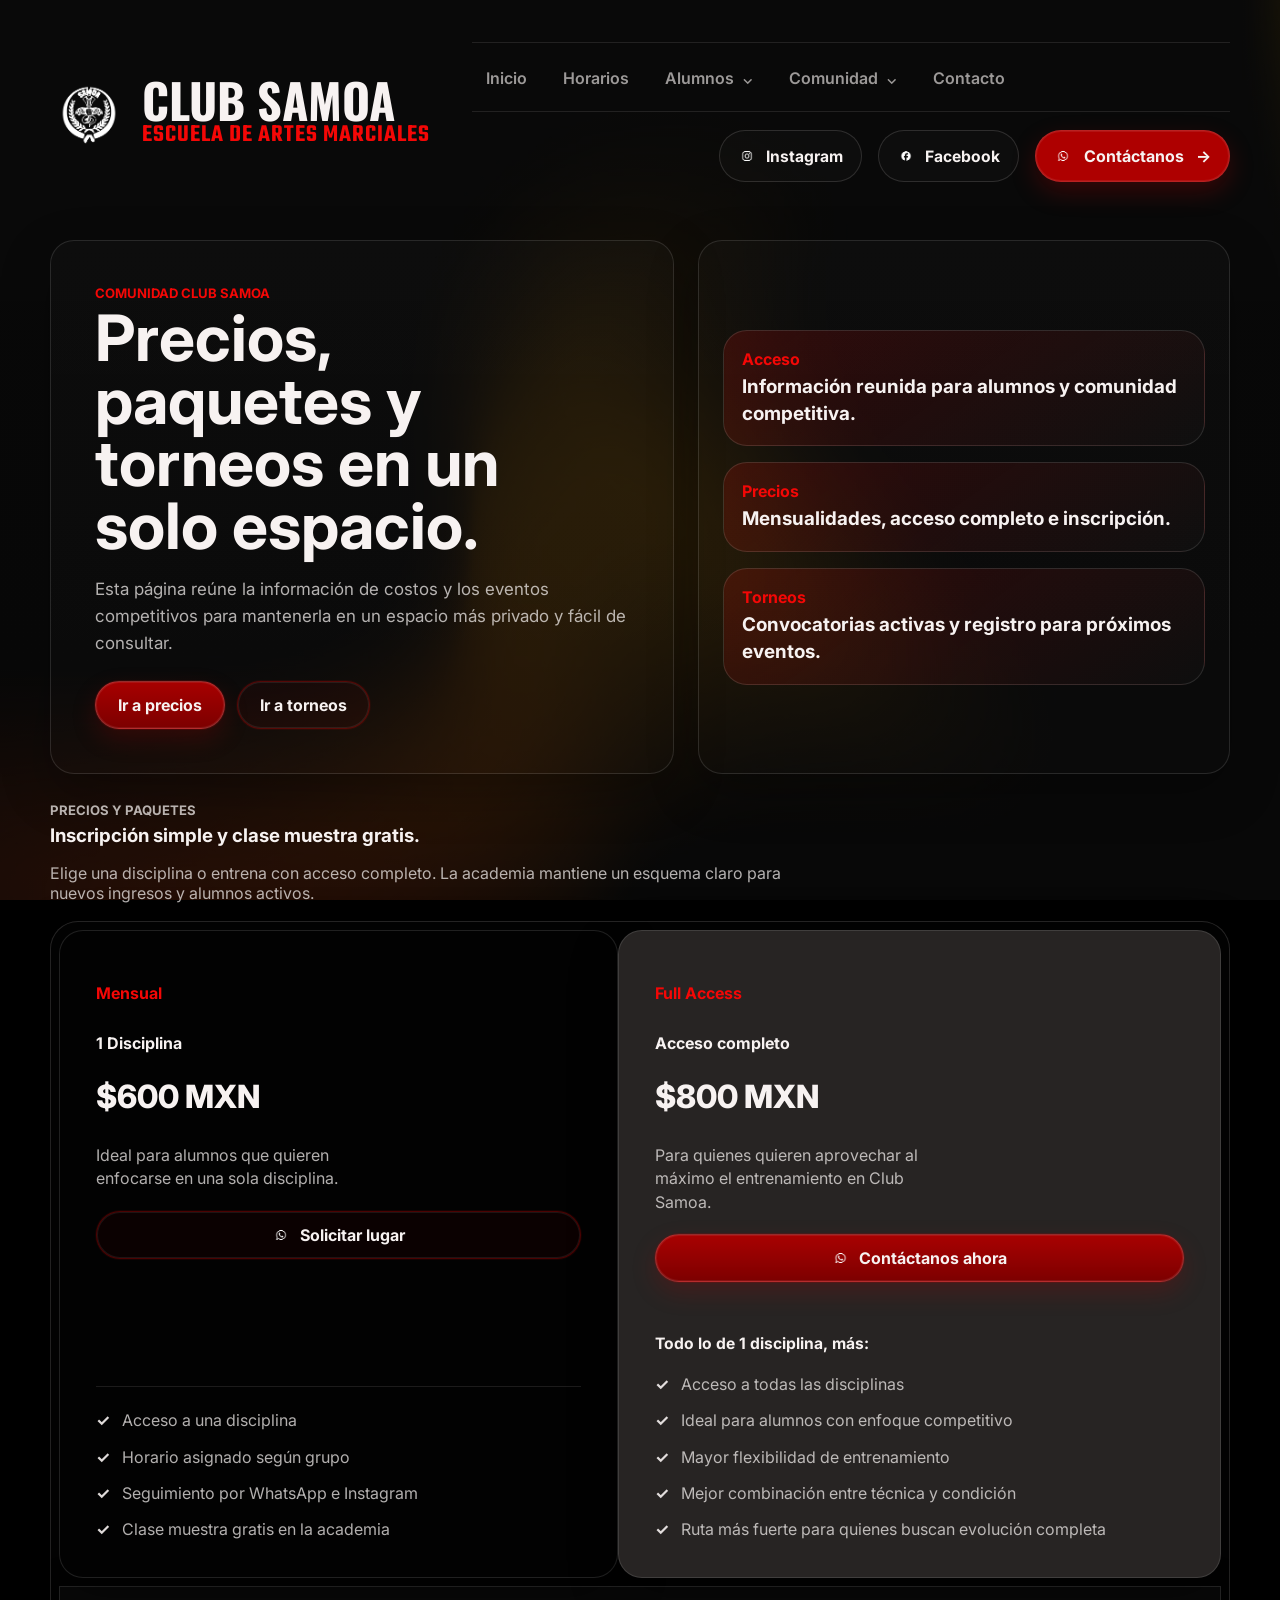
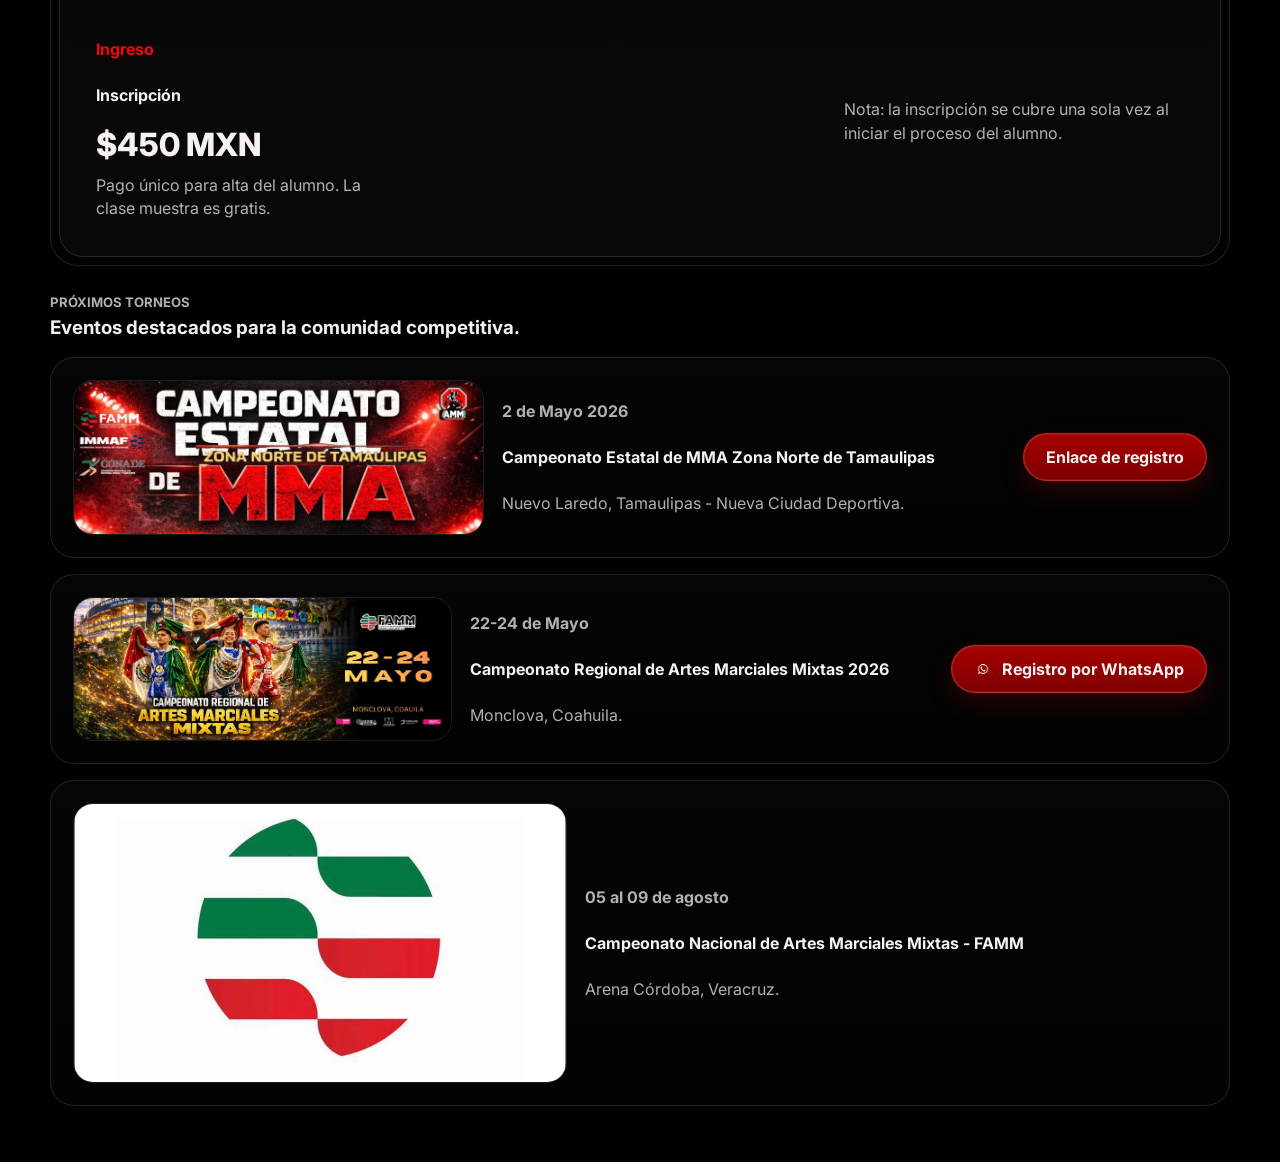
==== community.html @ 44954b82 "changes in style added bjj card in exams added new tournament and edited text" ====
<!DOCTYPE html>
<html lang="es">
  <head>
    <meta charset="UTF-8" />
    <meta name="viewport" content="width=device-width, initial-scale=1.0" />
    <title>Club Samoa | Comunidad</title>
    <meta
      name="description"
      content="Precios, paquetes y torneos de Club Samoa para la comunidad de alumnos y competidores."
    />
    <link rel="preconnect" href="https://fonts.googleapis.com" />
    <link rel="preconnect" href="https://fonts.gstatic.com" crossorigin />
    <link
      href="https://fonts.googleapis.com/css2?family=Inter:wght@400;500;600;700;800&family=Oswald:wght@600;700&family=Teko:wght@500;600&display=swap"
      rel="stylesheet"
    />
    <link rel="icon" type="image/png" href="./images/logo-black.png" />
    <link rel="apple-touch-icon" href="./images/logo-black.png" />
    <link rel="stylesheet" href="./styles.css" />
  </head>
  <body>
    <div class="page-shell">
      <header class="site-header">
        <div class="brand-lockup">
          <img class="brand-logo" src="./images/logo-white.png" alt="Logo de Club Samoa" />
          <div class="brand-wordmark">
            <h1 class="brand-title">CLUB SAMOA</h1>
            <p class="brand-subtitle">ESCUELA DE ARTES MARCIALES</p>
          </div>
        </div>
        <div class="header-right">
          <nav class="site-nav" aria-label="Principal">
            <a href="./index.html">Inicio</a>
            <a href="./index.html#horarios">Horarios</a>
            <div class="nav-dropdown">
              <button
                class="nav-dropdown-toggle"
                type="button"
                aria-expanded="false"
                aria-controls="students-menu"
              >
                Alumnos <span class="dropdown-caret" aria-hidden="true">⌄</span>
              </button>
              <div class="nav-dropdown-menu" id="students-menu" hidden>
                <a href="./students.html">Portal de alumnos</a>
                <a href="./students.html#uniformes">Uniformes</a>
                <a href="./students.html#examenes">Exámenes</a>
              </div>
            </div>
            <div class="nav-dropdown">
              <button
                class="nav-dropdown-toggle"
                type="button"
                aria-expanded="false"
                aria-controls="community-menu"
              >
                Comunidad <span class="dropdown-caret" aria-hidden="true">⌄</span>
              </button>
              <div class="nav-dropdown-menu" id="community-menu" hidden>
                <a href="./community.html">Precios y torneos</a>
                <a href="./community.html#precios">Precios</a>
                <a href="./community.html#torneos">Torneos</a>
              </div>
            </div>
            <a href="./index.html#contacto">Contacto</a>
          </nav>
          <div class="header-actions">
            <a
              class="header-social"
              href="https://www.instagram.com/club.samoa/"
              target="_blank"
              rel="noreferrer"
              ><img class="social-icon" src="./icon-instagram.png" alt="" aria-hidden="true" />Instagram</a
            >
            <a
              class="header-social"
              href="https://www.facebook.com/profile.php?id=100064137453524&locale=es_LA"
              target="_blank"
              rel="noreferrer"
              ><img class="social-icon" src="./icon-facebook.png" alt="" aria-hidden="true" />Facebook</a
            >
            <a
              class="header-cta"
              href="https://wa.me/528333110858"
              target="_blank"
              rel="noreferrer"
              ><img class="social-icon" src="./icon-whatsapp.png" alt="" aria-hidden="true" />Contáctanos <span aria-hidden="true">→</span></a
            >
          </div>
        </div>
      </header>

      <main>
        <section class="hero hero-students">
          <div class="hero-copy">
            <p class="eyebrow">Comunidad Club Samoa</p>
            <h2>Precios, paquetes y torneos en un solo espacio.</h2>
            <p class="hero-text">
              Esta página reúne la información de costos y los eventos competitivos
              para mantenerla en un espacio más privado y fácil de consultar.
            </p>
            <div class="hero-actions">
              <a class="button button-primary button-text-only" href="#precios">Ir a precios</a>
              <a class="button button-secondary button-text-only" href="#torneos">Ir a torneos</a>
            </div>
          </div>
          <div class="hero-panel">
            <div class="hero-stat">
              <span class="stat-label">Acceso</span>
              <strong>Información reunida para alumnos y comunidad competitiva.</strong>
            </div>
            <div class="hero-stat">
              <span class="stat-label">Precios</span>
              <strong>Mensualidades, acceso completo e inscripción.</strong>
            </div>
            <div class="hero-stat">
              <span class="stat-label">Torneos</span>
              <strong>Convocatorias activas y registro para próximos eventos.</strong>
            </div>
          </div>
        </section>

        <section class="section-stack" id="precios">
          <div class="section-heading pricing-heading">
            <p class="eyebrow">Precios y Paquetes</p>
            <h3>Inscripción simple y clase muestra gratis.</h3>
            <p>
              Elige una disciplina o entrena con acceso completo. La academia
              mantiene un esquema claro para nuevos ingresos y alumnos activos.
            </p>
          </div>
          <div class="pricing-shell">
            <div class="pricing-grid pricing-grid-compare">
            <article class="pricing-card pricing-card-base">
              <div class="pricing-top">
              <p class="price-tag">Mensual</p>
              <h4>1 Disciplina</h4>
              <p class="price">$600 MXN</p>
              <p class="pricing-description">
                Ideal para alumnos que quieren enfocarse en una sola disciplina.
              </p>
              <a class="button button-secondary pricing-button" href="https://wa.me/528333110858" target="_blank" rel="noreferrer">
                <img class="social-icon" src="./icon-whatsapp.png" alt="" aria-hidden="true" />Solicitar lugar
              </a>
              </div>
              <ul>
                <li><span class="check-mark">✓</span> Acceso a una disciplina</li>
                <li><span class="check-mark">✓</span> Horario asignado según grupo</li>
                <li><span class="check-mark">✓</span> Seguimiento por WhatsApp e Instagram</li>
                <li><span class="check-mark">✓</span> Clase muestra gratis en la academia</li>
              </ul>
            </article>
            <article class="pricing-card pricing-card-highlight">
              <div class="pricing-top">
              <p class="price-tag">Full Access</p>
              <h4>Acceso completo</h4>
              <p class="price">$800 MXN</p>
              <p class="pricing-description">
                Para quienes quieren aprovechar al máximo el entrenamiento en Club Samoa.
              </p>
              <a class="button button-primary pricing-button" href="https://wa.me/528333110858" target="_blank" rel="noreferrer">
                <img class="social-icon" src="./icon-whatsapp.png" alt="" aria-hidden="true" />Contáctanos ahora
              </a>
              </div>
              <div class="pricing-plus">Todo lo de 1 disciplina, más:</div>
              <ul>
                <li><span class="check-mark">✓</span> Acceso a todas las disciplinas</li>
                <li><span class="check-mark">✓</span> Ideal para alumnos con enfoque competitivo</li>
                <li><span class="check-mark">✓</span> Mayor flexibilidad de entrenamiento</li>
                <li><span class="check-mark">✓</span> Mejor combinación entre técnica y condición</li>
                <li><span class="check-mark">✓</span> Ruta más fuerte para quienes buscan evolución completa</li>
              </ul>
            </article>
            </div>
            <article class="pricing-card pricing-card-footer">
              <div class="pricing-footer-copy">
                <p class="price-tag">Ingreso</p>
                <h4>Inscripción</h4>
                <p class="price">$450 MXN</p>
                <p class="pricing-description">
                  Pago único para alta del alumno. La clase muestra es gratis.
                </p>
              </div>
              <p class="pricing-note">
                Nota: la inscripción se cubre una sola vez al iniciar el proceso del alumno.
              </p>
            </article>
          </div>
        </section>

        <section class="section-stack" id="torneos">
          <div class="section-heading">
            <p class="eyebrow">Próximos torneos</p>
            <h3>Eventos destacados para la comunidad competitiva.</h3>
          </div>
          <div class="events-list">
            <article class="event-card featured-event-card">
              <img
                class="event-poster"
                src="./images/estatal-znorte2026.jpeg"
                alt="Poster del Campeonato Estatal de MMA Zona Norte de Tamaulipas"
              />
              <div class="event-copy">
                <p class="event-date">2 de Mayo 2026</p>
                <h4>Campeonato Estatal de MMA Zona Norte de Tamaulipas</h4>
                <p>Nuevo Laredo, Tamaulipas - Nueva Ciudad Deportiva.</p>
              </div>
              <a
                class="button button-primary"
                href="https://famm.smoothcomp.com/en/event/31781"
                target="_blank"
                rel="noreferrer"
              >
                Enlace de registro
              </a>
            </article>
            <article class="event-card featured-event-card">
              <img
                class="event-poster"
                src="./images/regional2026.jpg"
                alt="Poster del Campeonato Regional de Artes Marciales Mixtas 2026"
              />
              <div class="event-copy">
                <p class="event-date">22-24 de Mayo</p>
                <h4>Campeonato Regional de Artes Marciales Mixtas 2026</h4>
                <p>Monclova, Coahuila.</p>
              </div>
              <a
                class="button button-primary"
                href="https://wa.me/528333110858"
                target="_blank"
                rel="noreferrer"
              >
                <img class="social-icon" src="./icon-whatsapp.png" alt="" aria-hidden="true" />Registro por WhatsApp
              </a>
            </article>
            <article class="event-card featured-event-card">
              <img
                class="event-poster"
                src="./images/famm%20logo.jpg"
                alt="Logo de la Federación de Artes Marciales Mixtas (FAMM)"
              />
              <div class="event-copy">
                <p class="event-date">05 al 09 de agosto</p>
                <h4>Campeonato Nacional de Artes Marciales Mixtas - FAMM</h4>
                <p>Arena Córdoba, Veracruz.</p>
              </div>
            </article>
          </div>
        </section>
      </main>
    </div>

    <script src="./script.js"></script>
  </body>
</html>
---- styles.css ----
:root {
  --bg: #0c0907;
  --bg-soft: #17110f;
  --panel: #13100e;
  --line: rgba(247, 242, 241, 0.12);
  --text: #f7f2f1;
  --muted: rgba(247, 242, 241, 0.72);
  --brand: #f40706;
  --brand-deep: #a10405;
  --button-red: #ae0000;
  --button-red-deep: #7f0000;
  --surface: #f7f2f1;
  --surface-text: #0c0907;
  --shadow: 0 18px 50px rgba(0, 0, 0, 0.28);
}

* {
  box-sizing: border-box;
}

[hidden] {
  display: none !important;
}

html {
  scroll-behavior: smooth;
}

body {
  margin: 0;
  font-family: "Inter", sans-serif;
  min-height: 100vh;
  background:
    linear-gradient(180deg, rgba(0, 0, 0, 0.72), rgba(0, 0, 0, 0.84)),
    url("./images/back.jpeg") center top / cover fixed,
    #000000;
  color: var(--text);
}

a {
  color: inherit;
  text-decoration: none;
}

button,
input,
select,
textarea {
  font: inherit;
}

.page-shell {
  width: min(1180px, calc(100% - 32px));
  margin: 0 auto;
  padding: 28px 0 56px;
}

.site-header {
  display: grid;
  grid-template-columns: auto minmax(0, 1fr);
  align-items: center;
  gap: 24px 42px;
  padding: 14px 0 30px;
}

.brand-lockup {
  display: flex;
  align-items: center;
  gap: 14px;
  flex-shrink: 0;
}

.header-right {
  min-width: 0;
  display: grid;
  gap: 18px;
  align-self: center;
}

.brand-logo {
  width: 78px;
  height: 78px;
  object-fit: contain;
  background: transparent;
  border: 0;
  border-radius: 0;
}

.hero-copy h2,
.section-page-title,
.section-heading h3,
.pricing-card h4,
.event-card h4 {
  margin: 0;
}

.section-page-title {
  font-size: clamp(2rem, 4vw, 3rem);
  line-height: 0.96;
  color: var(--surface);
  margin-bottom: 14px;
}

.brand-wordmark {
  display: grid;
  gap: 2px;
}

.brand-subtitle {
  margin: 0;
  color: var(--brand);
  font-family: "Teko", sans-serif;
  font-size: 1.55rem;
  font-weight: 600;
  line-height: 0.9;
  letter-spacing: 0.04em;
}

.brand-title {
  margin: 0;
  color: var(--surface);
  font-family: "Oswald", sans-serif;
  font-size: 3rem;
  font-weight: 700;
  line-height: 0.92;
}

.eyebrow {
  margin: 0 0 6px;
  text-transform: uppercase;
  letter-spacing: 0;
  font-size: 0.82rem;
  color: var(--brand);
  font-weight: 700;
}

.site-nav {
  position: relative;
  display: flex;
  gap: 8px;
  flex-wrap: wrap;
  color: rgba(247, 242, 241, 0.62);
  font-size: 1rem;
  font-weight: 600;
  justify-content: flex-start;
  align-self: start;
  padding: 16px 0 14px;
}

.site-nav::before,
.site-nav::after {
  content: "";
  position: absolute;
  left: 0;
  right: 0;
  height: 1px;
  background: rgba(247, 242, 241, 0.1);
}

.site-nav::before {
  top: 0;
}

.site-nav::after {
  bottom: 0;
}

.site-nav a {
  position: relative;
  padding: 10px 14px;
  border-radius: 14px;
  transition:
    color 180ms ease,
    background 180ms ease;
}

.site-nav a[aria-current="page"] {
  color: var(--surface);
}

.site-nav a[aria-current="page"]::after {
  content: "";
  position: absolute;
  left: 14px;
  right: 14px;
  bottom: -14px;
  height: 3px;
  border-radius: 999px;
  background: var(--surface);
}

.nav-dropdown {
  position: relative;
}

.nav-dropdown-toggle {
  border: 0;
  padding: 10px 14px;
  border-radius: 14px;
  background: transparent;
  color: inherit;
  display: inline-flex;
  align-items: center;
  gap: 8px;
  font: inherit;
  font-weight: inherit;
  cursor: pointer;
  transition:
    color 180ms ease,
    background 180ms ease;
}

.nav-dropdown-toggle:hover,
.nav-dropdown-toggle:focus-visible,
.nav-dropdown.is-open .nav-dropdown-toggle {
  color: var(--text);
  background: rgba(255, 255, 255, 0.04);
  outline: none;
}

.dropdown-caret {
  font-size: 0.9em;
  transition: transform 180ms ease;
}

.nav-dropdown.is-open .dropdown-caret {
  transform: rotate(180deg);
}

.nav-dropdown-menu {
  position: absolute;
  top: calc(100% + 10px);
  left: 0;
  min-width: 250px;
  padding: 12px;
  display: grid;
  gap: 6px;
  border: 1px solid rgba(247, 242, 241, 0.12);
  border-radius: 28px;
  background:
    linear-gradient(135deg, rgba(174, 0, 0, 0.95), rgba(127, 0, 0, 0.92));
  box-shadow:
    0 18px 40px rgba(0, 0, 0, 0.28),
    inset 0 1px 0 rgba(247, 242, 241, 0.1);
  z-index: 20;
}

.nav-dropdown-menu a {
  padding: 12px 16px;
  border-radius: 18px;
  color: var(--surface);
}

.nav-dropdown-menu a:hover,
.nav-dropdown-menu a:focus-visible {
  background: rgba(247, 242, 241, 0.1);
  outline: none;
}

.site-nav a:hover,
.site-nav a:focus-visible {
  color: var(--text);
  background: rgba(255, 255, 255, 0.04);
  outline: none;
}

.header-actions {
  display: flex;
  align-items: center;
  gap: 16px;
  flex-wrap: wrap;
  justify-content: flex-end;
  align-self: end;
}

.header-social {
  min-height: 52px;
  padding: 0 18px;
  display: inline-flex;
  align-items: center;
  justify-content: center;
  gap: 10px;
  border: 1px solid rgba(247, 242, 241, 0.14);
  border-radius: 999px;
  background: rgba(255, 255, 255, 0.02);
  color: var(--text);
  font-size: 0.98rem;
  font-weight: 700;
  transition:
    color 180ms ease,
    transform 180ms ease,
    background 180ms ease;
}

.header-social:hover,
.header-social:focus-visible {
  color: rgba(247, 242, 241, 0.88);
  transform: translateY(-1px);
  background: rgba(255, 255, 255, 0.04);
  outline: none;
}

.header-cta {
  min-height: 52px;
  padding: 0 18px;
  display: inline-flex;
  align-items: center;
  gap: 12px;
  border-radius: 999px;
  background: var(--button-red);
  color: var(--surface);
  border: 1px solid rgba(247, 242, 241, 0.14);
  box-shadow:
    inset 0 0 0 1px rgba(247, 242, 241, 0.08),
    0 10px 24px rgba(174, 0, 0, 0.28);
  font-size: 1rem;
  font-weight: 700;
  transition:
    transform 180ms ease,
    background 180ms ease,
    box-shadow 180ms ease;
}

.header-cta:hover,
.header-cta:focus-visible {
  transform: translateY(-1px);
  background: var(--button-red-deep);
  box-shadow:
    inset 0 0 0 1px rgba(247, 242, 241, 0.1),
    0 12px 28px rgba(174, 0, 0, 0.34);
  outline: none;
}

.social-icon {
  width: 18px;
  height: 18px;
  object-fit: contain;
  flex: 0 0 18px;
}

.hero,
.section-grid,
.section-stack,
.dual-layout,
.contact-section {
  margin-top: 28px;
}

.hero {
  display: grid;
  grid-template-columns: 1.35fr 0.95fr;
  gap: 24px;
  align-items: stretch;
}

.hero-students {
  grid-template-columns: 1.08fr 0.92fr;
}

.hero-copy,
.hero-panel,
.schedule-panel,
.pricing-card,
.data-form,
.event-card,
.social-card,
.contact-section {
  border: 1px solid var(--line);
  background: linear-gradient(180deg, rgba(255, 255, 255, 0.02), rgba(255, 255, 255, 0.01));
  box-shadow: var(--shadow);
  border-radius: 24px;
}

.hero-copy {
  padding: 44px;
  min-height: 440px;
  display: flex;
  flex-direction: column;
  justify-content: center;
}

.hero-copy h2 {
  font-size: clamp(2.6rem, 5vw, 4.6rem);
  line-height: 0.98;
  max-width: 12ch;
}

.hero-text,
.section-heading p,
.social-copy,
.event-card p,
.contact-note,
.hero-kicker,
.legacy-band p {
  color: var(--muted);
}

.hero-text {
  font-size: 1.06rem;
  line-height: 1.6;
  max-width: 56ch;
  margin: 18px 0 0;
}

.hero-kicker {
  margin: 18px 0 0;
  max-width: 52ch;
  line-height: 1.6;
}

.hero-actions,
.contact-actions {
  display: flex;
  gap: 12px;
  flex-wrap: wrap;
  margin-top: 24px;
}

.button-text-only {
  justify-content: center;
  text-align: center;
}

.button {
  --button-bg: rgba(244, 7, 6, 0.08);
  --button-text: var(--surface);
  --button-border: rgba(244, 7, 6, 0.36);
  --button-hover-border: rgba(247, 242, 241, 0.92);
  min-height: 48px;
  padding: 12px 22px;
  display: inline-flex;
  align-items: center;
  justify-content: center;
  position: relative;
  overflow: hidden;
  isolation: isolate;
  border: 1px solid var(--button-border);
  border-radius: 999px;
  font-weight: 700;
  gap: 10px;
  color: var(--button-text);
  background: var(--button-bg);
  box-shadow:
    inset 0 0 0 1px rgba(247, 242, 241, 0.08),
    0 0 0 1px rgba(244, 7, 6, 0.08);
  transition:
    border-color 220ms ease,
    box-shadow 220ms ease,
    background 220ms ease,
    transform 220ms ease;
}

.button::before {
  content: "";
  position: absolute;
  inset: -30%;
  width: 38%;
  background: linear-gradient(
    90deg,
    rgba(247, 242, 241, 0),
    rgba(247, 242, 241, 0.92),
    rgba(247, 242, 241, 0)
  );
  opacity: 0;
  transform: translateX(-220%) skewX(-24deg);
  transition:
    transform 620ms ease,
    opacity 220ms ease;
  pointer-events: none;
  z-index: 0;
}

.button::after {
  content: "";
  position: absolute;
  left: 12%;
  right: 12%;
  bottom: -1px;
  height: 1px;
  background: linear-gradient(
    90deg,
    rgba(247, 242, 241, 0),
    rgba(247, 242, 241, 0.92),
    rgba(247, 242, 241, 0)
  );
  opacity: 0.42;
  transition:
    opacity 220ms ease,
    left 220ms ease,
    right 220ms ease;
  pointer-events: none;
}

.button > * {
  position: relative;
  z-index: 1;
}

.button-primary {
  --button-bg: linear-gradient(180deg, rgba(174, 0, 0, 0.96), rgba(127, 0, 0, 0.98));
  --button-border: rgba(247, 242, 241, 0.18);
  --button-hover-border: rgba(247, 242, 241, 0.96);
  box-shadow:
    inset 0 0 0 1px rgba(247, 242, 241, 0.08),
    0 0 0 1px rgba(174, 0, 0, 0.2),
    0 10px 24px rgba(174, 0, 0, 0.22);
}

.button-primary:hover,
.button-primary:focus-visible {
  transform: translateY(-1px);
}

.button-secondary {
  --button-bg: rgba(244, 7, 6, 0.04);
  --button-border: rgba(244, 7, 6, 0.28);
  --button-hover-border: rgba(247, 242, 241, 0.88);
}

.button:hover,
.button:focus-visible {
  border-color: var(--button-hover-border);
  box-shadow:
    inset 0 0 0 1px rgba(247, 242, 241, 0.12),
    0 0 18px rgba(247, 242, 241, 0.14),
    0 0 30px rgba(244, 7, 6, 0.16);
  outline: none;
}

.button:hover::before,
.button:focus-visible::before {
  opacity: 1;
  transform: translateX(260%) skewX(-24deg);
}

.button:hover::after,
.button:focus-visible::after {
  opacity: 1;
  left: 9%;
  right: 9%;
}

.button-secondary:hover,
.button-secondary:focus-visible {
  background: rgba(244, 7, 6, 0.08);
}

.hero-panel {
  padding: 24px;
  display: grid;
  gap: 16px;
  align-content: center;
}

.hero-registration {
  padding: 20px 18px 18px;
  border: 1px solid rgba(247, 242, 241, 0.12);
  border-radius: 24px;
  background:
    linear-gradient(180deg, rgba(255, 255, 255, 0.035), rgba(255, 255, 255, 0.015)),
    rgba(255, 255, 255, 0.02);
  box-shadow:
    inset 0 1px 0 rgba(247, 242, 241, 0.06),
    0 14px 30px rgba(0, 0, 0, 0.2);
}

.hero-registration-copy,
.hero-registration-note {
  margin: 0;
}

.hero-registration-copy {
  color: var(--surface);
  font-size: 0.98rem;
  font-weight: 700;
  line-height: 1.45;
}

.hero-registration-button {
  width: fit-content;
  min-width: 260px;
  margin-top: 14px;
  margin-left: auto;
  margin-right: auto;
}

.hero-registration-note {
  margin-top: 10px;
  color: rgba(247, 242, 241, 0.58);
  font-size: 0.76rem;
  line-height: 1.45;
  text-align: center;
}

.hero-logo-wrap {
  display: grid;
  place-items: center;
  padding: 10px;
  border: 1px solid var(--line);
  background: rgba(255, 255, 255, 0.02);
  border-radius: 24px;
}

.hero-logo {
  width: min(100%, 280px);
  aspect-ratio: 1;
  object-fit: contain;
  background: transparent;
  padding: 0;
}

.hero-photo {
  width: 100%;
  height: min(100%, 520px);
  aspect-ratio: 4 / 5;
  object-fit: cover;
  border-radius: 20px;
}

.hero-stat {
  padding: 18px;
  border: 1px solid var(--line);
  background:
    linear-gradient(145deg, rgba(244, 7, 6, 0.16), rgba(255, 255, 255, 0.02));
  border-radius: 24px;
}

.hero-stat strong {
  display: block;
  font-size: 1.18rem;
  margin-top: 4px;
  line-height: 1.45;
}

.stat-label,
.price-tag,
.event-date {
  color: var(--brand);
  font-weight: 700;
}

.social-strip {
  display: grid;
  grid-template-columns: repeat(3, minmax(0, 1fr));
  gap: 18px;
  margin-top: 18px;
}

.social-card {
  padding: 20px;
  display: grid;
  gap: 8px;
}

.social-label {
  color: var(--muted);
  font-size: 0.92rem;
}

.social-card-action {
  margin-top: 6px;
  display: inline-flex;
  align-items: center;
  gap: 10px;
  color: var(--text);
  font-weight: 700;
}

.legacy-band {
  display: grid;
  grid-template-columns: 1.15fr 0.85fr;
  gap: 18px;
  margin-top: 18px;
}

.legacy-copy,
.legacy-quote {
  border: 1px solid var(--line);
  background: linear-gradient(180deg, rgba(255, 255, 255, 0.02), rgba(255, 255, 255, 0.01));
  box-shadow: var(--shadow);
  padding: 24px;
  border-radius: 24px;
}

.legacy-quote {
  display: grid;
  align-content: center;
  gap: 8px;
  background: linear-gradient(145deg, rgba(244, 7, 6, 0.18), rgba(255, 255, 255, 0.02));
}

.legacy-quote strong {
  font-size: 1.1rem;
  line-height: 1.45;
}

.section-grid,
.dual-layout {
  display: grid;
  grid-template-columns: 0.9fr 1.1fr;
  gap: 24px;
  align-items: start;
}

.dual-layout.reverse {
  grid-template-columns: 1.1fr 0.9fr;
}

.student-section {
  grid-template-columns: 0.9fr 1.1fr;
}

.section-feature-image {
  width: 100%;
  aspect-ratio: 16 / 10;
  object-fit: cover;
  border-radius: 24px;
  margin-bottom: 18px;
  border: 1px solid rgba(247, 242, 241, 0.1);
  box-shadow:
    0 18px 36px rgba(0, 0, 0, 0.2),
    inset 0 1px 0 rgba(247, 242, 241, 0.06);
}

.section-stack .section-heading {
  margin-bottom: 18px;
}

.schedule-panel {
  overflow: hidden;
  border-radius: 24px;
  padding: 28px 28px 28px 42px;
  position: relative;
}

.schedule-feature-image {
  margin-top: 18px;
}

.schedule-image-cta {
  display: flex;
  justify-content: center;
}

.schedule-timeline {
  position: relative;
  display: grid;
  gap: 26px;
}

.schedule-timeline::before {
  content: "";
  position: absolute;
  left: 7px;
  top: 8px;
  bottom: 8px;
  width: 2px;
  background: linear-gradient(180deg, rgba(174, 0, 0, 0.9), rgba(247, 242, 241, 0.32));
}

.schedule-event {
  position: relative;
  display: flex;
  gap: 18px;
  align-items: flex-start;
}

.schedule-node {
  position: relative;
  z-index: 1;
  width: 16px;
  height: 16px;
  margin-top: 16px;
  border-radius: 999px;
  background: linear-gradient(180deg, rgba(174, 0, 0, 1), rgba(247, 242, 241, 0.75));
  box-shadow:
    0 0 0 4px rgba(0, 0, 0, 0.86),
    0 0 18px rgba(174, 0, 0, 0.4);
  flex: 0 0 16px;
}

.schedule-card {
  flex: 1;
  padding: 24px 24px 22px;
  border: 1px solid rgba(247, 242, 241, 0.12);
  border-radius: 24px;
  background:
    linear-gradient(180deg, rgba(255, 255, 255, 0.04), rgba(255, 255, 255, 0.015)),
    rgba(255, 255, 255, 0.02);
  box-shadow:
    0 18px 40px rgba(0, 0, 0, 0.24),
    inset 0 1px 0 rgba(247, 242, 241, 0.08);
}

.schedule-days {
  margin: 0 0 18px;
  color: var(--brand);
  font-size: 1rem;
  font-weight: 800;
  text-transform: uppercase;
}

.schedule-groups {
  display: grid;
  gap: 16px;
}

.schedule-group {
  padding: 16px 18px;
  border: 1px solid rgba(247, 242, 241, 0.08);
  border-radius: 20px;
  background: rgba(255, 255, 255, 0.02);
}

.schedule-group h4 {
  margin: 0 0 10px;
  font-size: 1.15rem;
  font-weight: 700;
  color: var(--surface);
}

.schedule-group ul {
  margin: 0;
  padding: 0;
  list-style: none;
  display: grid;
  gap: 8px;
  color: var(--muted);
}

.schedule-group li::before {
  content: "•";
  color: var(--brand);
  margin-right: 10px;
}

.pricing-heading {
  max-width: 760px;
}

.pricing-shell {
  border: 1px solid rgba(247, 242, 241, 0.14);
  border-radius: 28px;
  padding: 8px;
  background: rgba(255, 255, 255, 0.01);
  box-shadow: var(--shadow);
}

.pricing-grid {
  display: grid;
  grid-template-columns: repeat(3, minmax(0, 1fr));
  gap: 18px;
}

.pricing-grid-compare {
  grid-template-columns: minmax(0, 1fr) minmax(0, 1.08fr);
  gap: 0;
}

.pricing-card {
  padding: 36px;
}

.pricing-card-base,
.pricing-card-highlight,
.pricing-card-footer {
  min-height: 100%;
  display: flex;
  flex-direction: column;
  justify-content: space-between;
}

.pricing-card-base {
  background: #020202;
  border-radius: 24px;
}

.pricing-card-highlight {
  background: #272423;
  border-radius: 24px;
}

.pricing-card-footer {
  margin-top: 8px;
  border-radius: 0 0 24px 24px;
  background: #080808;
  flex-direction: row;
  align-items: center;
  gap: 18px;
}

.pricing-top {
  display: grid;
  gap: 14px;
}

.pricing-description {
  margin: 0;
  color: var(--muted);
  font-size: 1rem;
  line-height: 1.45;
  max-width: 30ch;
}

.pricing-button {
  width: 100%;
  margin-top: 6px;
}

.pricing-plus {
  margin-top: 52px;
  font-size: 0.98rem;
  font-weight: 700;
}

.price {
  font-size: 2rem;
  font-weight: 800;
  margin: 10px 0 14px;
}

.pricing-card ul {
  list-style: none;
  margin: 0;
  padding: 0;
  color: var(--muted);
  display: grid;
  gap: 14px;
}

.pricing-card-base ul {
  border-top: 1px solid rgba(247, 242, 241, 0.1);
  padding-top: 22px;
  margin-top: auto;
}

.pricing-card-highlight ul {
  margin-top: 20px;
}

.pricing-card li {
  display: flex;
  align-items: center;
  gap: 12px;
  font-size: 1rem;
  line-height: 1.4;
}

.check-mark {
  color: var(--surface);
  opacity: 0.9;
  font-weight: 700;
}

.pricing-footer-copy {
  display: grid;
  gap: 10px;
  flex: 1;
}

.pricing-card-footer .price {
  margin-bottom: 0;
}

.pricing-note {
  margin: 0;
  max-width: 34ch;
  color: var(--muted);
  font-size: 1rem;
  line-height: 1.5;
}

.data-form {
  display: grid;
  gap: 18px;
  padding: 28px;
  border: 1px solid rgba(244, 7, 6, 0.18);
  background:
    linear-gradient(180deg, rgba(244, 7, 6, 0.1), rgba(255, 255, 255, 0.02)),
    rgba(18, 6, 7, 0.76);
  backdrop-filter: blur(18px) saturate(125%);
  -webkit-backdrop-filter: blur(18px) saturate(125%);
  box-shadow:
    inset 0 1px 0 rgba(247, 242, 241, 0.08),
    0 20px 48px rgba(0, 0, 0, 0.28),
    0 0 0 1px rgba(244, 7, 6, 0.06);
  border-radius: 24px;
}

.form-field {
  display: grid;
  gap: 9px;
}

.field-label {
  display: inline-flex;
  align-items: center;
  gap: 8px;
  font-size: 1.05rem;
  font-weight: 700;
  color: var(--text);
}

.required-mark {
  color: rgba(247, 242, 241, 0.88);
}

.field-note {
  color: rgba(247, 242, 241, 0.62);
  font-size: 0.86rem;
  line-height: 1.4;
}

.data-form input,
.data-form select,
.data-form textarea {
  width: 100%;
  min-height: 60px;
  padding: 16px 18px;
  border: 1px solid rgba(247, 242, 241, 0.18);
  border-radius: 22px;
  background:
    linear-gradient(180deg, rgba(244, 7, 6, 0.1), rgba(255, 255, 255, 0.03)),
    rgba(255, 255, 255, 0.035);
  color: var(--text);
  box-shadow:
    inset 0 1px 0 rgba(247, 242, 241, 0.07),
    0 10px 24px rgba(0, 0, 0, 0.18);
  transition:
    border-color 180ms ease,
    box-shadow 180ms ease,
    background 180ms ease,
    transform 180ms ease;
  resize: vertical;
}

.data-form input[type="checkbox"] {
  width: 22px;
  min-height: 22px;
  height: 22px;
  margin: 0;
  padding: 0;
  border-radius: 6px;
  accent-color: var(--brand);
  box-shadow: none;
}

.checkbox-list {
  display: grid;
  gap: 14px;
  padding: 16px 18px;
  border: 1px solid rgba(247, 242, 241, 0.18);
  border-radius: 22px;
  background:
    linear-gradient(180deg, rgba(244, 7, 6, 0.1), rgba(255, 255, 255, 0.03)),
    rgba(255, 255, 255, 0.035);
  box-shadow:
    inset 0 1px 0 rgba(247, 242, 241, 0.07),
    0 10px 24px rgba(0, 0, 0, 0.18);
}

.checkbox-option {
  display: grid;
  grid-template-columns: 22px 1fr;
  align-items: center;
  gap: 12px;
  color: var(--text);
  font-weight: 650;
  line-height: 1.35;
}

.data-form textarea {
  min-height: 138px;
}

.data-form input::placeholder,
.data-form textarea::placeholder {
  color: rgba(247, 242, 241, 0.46);
}

.data-form input:focus,
.data-form select:focus,
.data-form textarea:focus {
  outline: none;
  border-color: rgba(247, 242, 241, 0.34);
  background:
    linear-gradient(180deg, rgba(244, 7, 6, 0.16), rgba(255, 255, 255, 0.04)),
    rgba(255, 255, 255, 0.05);
  box-shadow:
    inset 0 1px 0 rgba(247, 242, 241, 0.09),
    0 0 0 1px rgba(244, 7, 6, 0.2),
    0 0 22px rgba(244, 7, 6, 0.12);
  transform: translateY(-1px);
}

.data-form button {
  margin-top: 4px;
}

.data-form button:disabled {
  cursor: wait;
  opacity: 0.68;
  transform: none;
}

.form-status {
  min-height: 1.35em;
  margin: 0;
  color: rgba(247, 242, 241, 0.68);
  font-size: 0.92rem;
  font-weight: 700;
  line-height: 1.45;
}

.form-status.is-success {
  color: #b7f5d2;
}

.form-status.is-error {
  color: #ffd4d4;
}

.events-list {
  display: grid;
  gap: 16px;
}

.event-card {
  padding: 22px;
  display: flex;
  align-items: center;
  justify-content: space-between;
  gap: 18px;
}

.featured-event-card {
  display: grid;
  grid-template-columns: minmax(240px, 0.9fr) minmax(0, 1.1fr) auto;
  align-items: center;
}

.event-poster {
  width: 100%;
  height: 100%;
  max-height: 280px;
  object-fit: cover;
  object-position: center top;
  border-radius: 20px;
  border: 1px solid rgba(247, 242, 241, 0.1);
}

.event-copy {
  display: grid;
  gap: 10px;
}

.contact-section {
  padding: 32px;
}

.contact-map {
  position: relative;
  display: block;
  margin-top: 22px;
  min-height: 280px;
  overflow: hidden;
  border-radius: 24px;
  border: 1px solid rgba(247, 242, 241, 0.12);
  background:
    radial-gradient(circle at 50% 52%, rgba(31, 224, 162, 0.14), rgba(31, 224, 162, 0) 22%),
    linear-gradient(180deg, rgba(255, 255, 255, 0.03), rgba(255, 255, 255, 0.015)),
    #201d1b;
  box-shadow:
    0 18px 40px rgba(0, 0, 0, 0.26),
    inset 0 1px 0 rgba(247, 242, 241, 0.06);
  transform-origin: center;
  transition:
    transform 260ms ease,
    border-color 260ms ease,
    box-shadow 260ms ease;
}

.contact-map:hover,
.contact-map:focus-visible {
  transform: translateY(-2px);
  border-color: rgba(31, 224, 162, 0.28);
  box-shadow:
    0 22px 48px rgba(0, 0, 0, 0.3),
    inset 0 1px 0 rgba(247, 242, 241, 0.08);
}

.contact-map:focus-visible {
  outline: 2px solid rgba(31, 224, 162, 0.48);
  outline-offset: 3px;
}

.contact-map-grid,
.contact-map-overlay,
.contact-map-road,
.contact-map-building,
.contact-map-badge,
.contact-map-pin,
.contact-map-copy {
  position: absolute;
}

.contact-map-grid {
  inset: 0;
  background-image:
    linear-gradient(rgba(247, 242, 241, 0.09) 1px, transparent 1px),
    linear-gradient(90deg, rgba(247, 242, 241, 0.09) 1px, transparent 1px);
  background-size: 54px 42px;
  opacity: 0.55;
}

.contact-map-road {
  background: rgba(247, 242, 241, 0.2);
  border-radius: 999px;
}

.contact-map-road-horizontal {
  left: 0;
  right: 0;
  height: 2px;
}

.contact-map-road-vertical {
  top: 0;
  bottom: 0;
  width: 2px;
}

.road-main-top {
  top: 34%;
  height: 4px;
  background: rgba(247, 242, 241, 0.28);
}

.road-main-bottom {
  top: 64%;
  height: 4px;
  background: rgba(247, 242, 241, 0.28);
}

.road-main-left {
  left: 29%;
  width: 4px;
  background: rgba(247, 242, 241, 0.25);
}

.road-main-right {
  left: 70%;
  width: 4px;
  background: rgba(247, 242, 241, 0.25);
}

.road-small-top {
  top: 20%;
}

.road-small-middle {
  top: 50%;
}

.road-small-bottom {
  top: 80%;
}

.road-small-left {
  left: 15%;
}

.road-small-midleft {
  left: 44%;
}

.road-small-midright {
  left: 55%;
}

.road-small-right {
  left: 84%;
}

.contact-map-building {
  border: 1px solid rgba(247, 242, 241, 0.12);
  border-radius: 8px;
  background: rgba(247, 242, 241, 0.12);
  backdrop-filter: blur(2px);
}

.building-one {
  top: 14%;
  left: 10%;
  width: 48px;
  height: 34px;
}

.building-two {
  top: 10%;
  left: 35%;
  width: 42px;
  height: 42px;
}

.building-three {
  top: 15%;
  right: 10%;
  width: 34px;
  height: 70px;
}

.building-four {
  top: 55%;
  right: 7%;
  width: 62px;
  height: 48px;
}

.building-five {
  top: 44%;
  left: 5%;
  width: 28px;
  height: 34px;
}

.building-six {
  top: 8%;
  right: 18%;
  width: 22px;
  height: 30px;
}

.contact-map-overlay {
  inset: 0;
  background:
    linear-gradient(180deg, rgba(0, 0, 0, 0.04), rgba(0, 0, 0, 0.12)),
    linear-gradient(0deg, rgba(12, 9, 7, 0.75), rgba(12, 9, 7, 0) 42%);
}

.contact-map-badge {
  top: 18px;
  right: 18px;
  display: inline-flex;
  align-items: center;
  gap: 8px;
  padding: 8px 12px;
  border-radius: 12px;
  border: 1px solid rgba(247, 242, 241, 0.1);
  background: rgba(52, 48, 46, 0.75);
  color: rgba(247, 242, 241, 0.82);
  font-size: 0.72rem;
  font-weight: 700;
  letter-spacing: 0.05em;
}

.contact-map-badge-dot {
  width: 7px;
  height: 7px;
  border-radius: 999px;
  background: #1fe0a2;
  box-shadow: 0 0 12px rgba(31, 224, 162, 0.72);
}

.contact-map-pin {
  top: 50%;
  left: 50%;
  width: 28px;
  height: 28px;
  transform: translate(-50%, -60%);
  border-radius: 999px 999px 999px 0;
  background: linear-gradient(180deg, #3af0b4, #14ba88);
  rotate: -45deg;
  box-shadow:
    0 0 18px rgba(31, 224, 162, 0.5),
    0 10px 30px rgba(12, 9, 7, 0.4);
}

.contact-map-pin-center {
  position: absolute;
  inset: 7px;
  border-radius: 999px;
  background: #201d1b;
}

.contact-map-copy {
  left: 22px;
  right: 22px;
  bottom: 18px;
  display: grid;
  gap: 4px;
  z-index: 1;
}

.contact-map-label {
  color: rgba(247, 242, 241, 0.66);
  font-size: 0.78rem;
  font-weight: 700;
  letter-spacing: 0.08em;
  text-transform: uppercase;
}

.contact-map-copy strong {
  font-size: 1.45rem;
  line-height: 1.05;
  color: var(--surface);
}

.contact-map-copy span:not(.contact-map-label) {
  color: rgba(247, 242, 241, 0.76);
  font-size: 0.98rem;
  line-height: 1.45;
}

@media (max-width: 980px) {
  .site-header,
  .hero,
  .legacy-band,
  .section-grid,
  .dual-layout,
  .dual-layout.reverse,
  .pricing-grid,
  .social-strip,
  .event-card {
    grid-template-columns: 1fr;
    flex-direction: column;
  }

  .site-header {
    grid-template-columns: 1fr;
    align-items: flex-start;
  }

  .pricing-grid-compare {
    gap: 8px;
  }

  .pricing-card-base,
  .pricing-card-highlight,
  .pricing-card-footer {
    border-radius: 24px;
  }

  .pricing-card-footer {
    flex-direction: column;
    align-items: stretch;
  }

  .header-right {
    gap: 14px;
  }

  .header-actions {
    width: 100%;
    justify-content: flex-start;
    flex-wrap: wrap;
  }

  .nav-dropdown-menu {
    position: static;
    margin-top: 8px;
    min-width: 100%;
  }

  .hero-copy {
    min-height: auto;
    padding: 30px;
  }
}

@media (max-width: 640px) {
  .page-shell {
    width: min(100% - 24px, 1180px);
    padding-top: 18px;
  }

  .site-nav {
    gap: 6px;
    padding: 14px 0 12px;
  }

  .site-nav a {
    padding: 8px 12px;
    font-size: 0.95rem;
  }

  .brand-logo {
    width: 64px;
    height: 64px;
  }

  .brand-subtitle {
    font-size: 1.2rem;
  }

  .brand-title {
    font-size: 2.4rem;
  }

  .header-social {
    min-height: 48px;
    padding: 0 16px;
    font-size: 0.92rem;
  }

  .header-cta {
    min-height: 52px;
    padding: 0 20px;
  }

  .social-icon {
    width: 16px;
    height: 16px;
    flex-basis: 16px;
  }

  .hero-copy h2 {
    max-width: 100%;
  }

  .schedule-panel {
    padding: 22px 18px 22px 26px;
  }

  .schedule-card {
    padding: 20px 18px;
  }

  .schedule-group {
    padding: 14px 16px;
  }

  .contact-section,
  .data-form,
  .pricing-card,
  .social-card {
    padding: 18px;
  }

  .contact-map {
    min-height: 240px;
  }

  .contact-map-copy {
    left: 18px;
    right: 18px;
    bottom: 16px;
  }

  .contact-map-copy strong {
    font-size: 1.18rem;
  }

  .contact-map-copy span:not(.contact-map-label) {
    font-size: 0.9rem;
  }

  .contact-map-badge {
    top: 14px;
    right: 14px;
    padding: 7px 10px;
  }

  .featured-event-card {
    grid-template-columns: 1fr;
  }

  .event-card {
    align-items: stretch;
  }

  .event-poster {
    height: auto;
    max-height: none;
    aspect-ratio: auto;
    object-fit: contain;
    background: transparent;
    padding: 0;
    display: block;
  }

  .event-card .button {
    width: 100%;
    justify-content: center;
  }
}
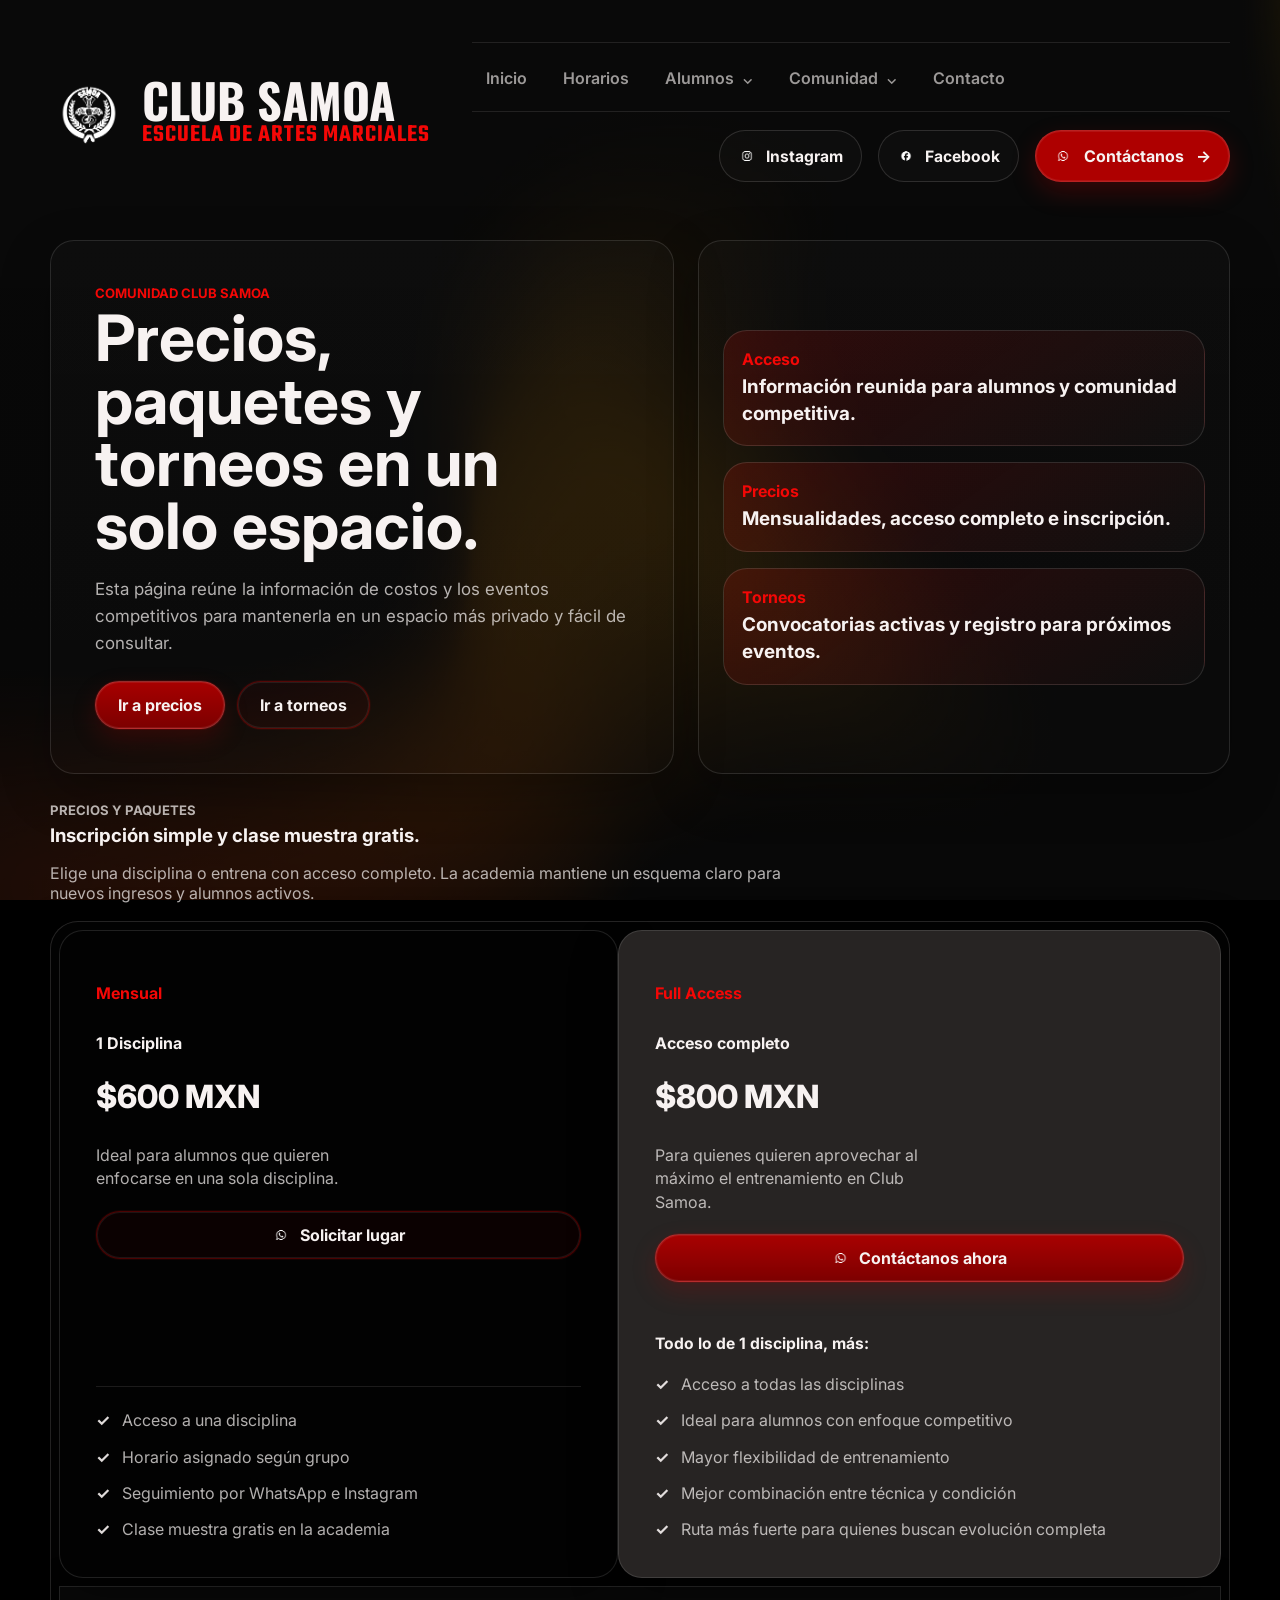
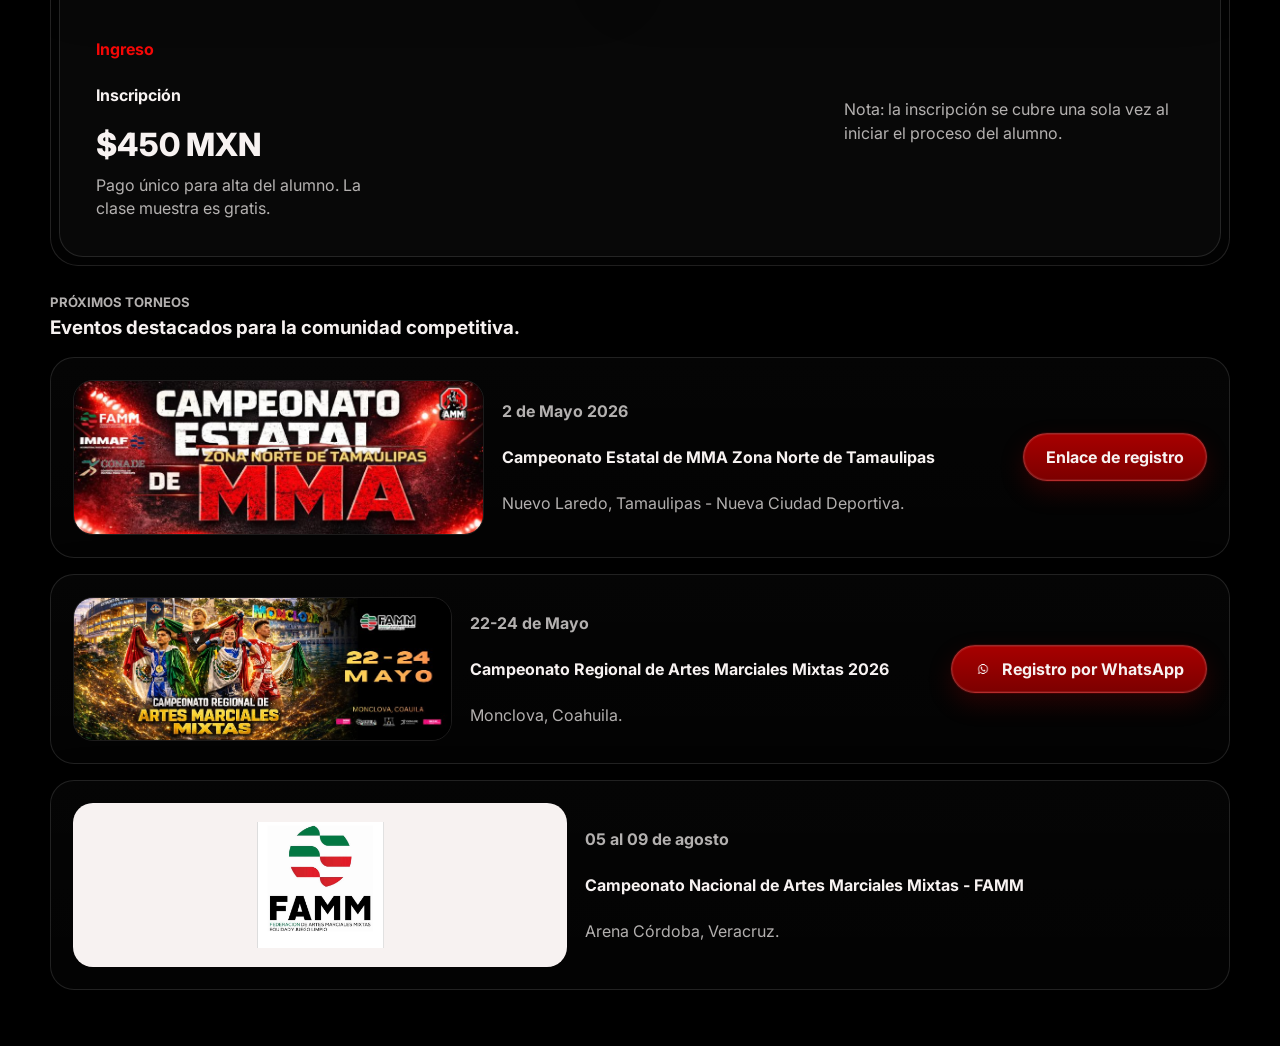
==== commit 1811e5c2: "Add FAMM Nacional event card, fix grammar, normalize logo aspect ratio" ====
--- a/community.html
+++ b/community.html
@@ -236,7 +236,7 @@
             </article>
             <article class="event-card featured-event-card">
               <img
-                class="event-poster"
+                class="event-poster event-poster--logo"
                 src="./images/famm%20logo.jpg"
                 alt="Logo de la Federación de Artes Marciales Mixtas (FAMM)"
               />
--- a/styles.css
+++ b/styles.css
@@ -1120,6 +1120,64 @@
   color: #ffd4d4;
 }
 
+.request-confirmation {
+  display: grid;
+  align-content: center;
+  gap: 18px;
+  min-height: 520px;
+  padding: 34px;
+  border: 1px solid rgba(244, 7, 6, 0.2);
+  border-radius: 24px;
+  background:
+    linear-gradient(180deg, rgba(244, 7, 6, 0.16), rgba(255, 255, 255, 0.03)),
+    rgba(18, 6, 7, 0.8);
+  box-shadow:
+    inset 0 1px 0 rgba(247, 242, 241, 0.08),
+    0 20px 48px rgba(0, 0, 0, 0.28),
+    0 0 0 1px rgba(244, 7, 6, 0.06);
+}
+
+.request-confirmation[hidden] {
+  display: none;
+}
+
+.request-confirmation h2 {
+  margin: 0;
+  max-width: 12ch;
+  color: var(--text);
+  font-family: "Oswald", sans-serif;
+  font-size: clamp(2.1rem, 5vw, 4.4rem);
+  line-height: 0.95;
+  text-transform: uppercase;
+}
+
+.request-confirmation p {
+  margin: 0;
+  max-width: 34ch;
+  color: rgba(247, 242, 241, 0.78);
+  font-size: 1.08rem;
+  line-height: 1.5;
+}
+
+.request-confirmation-id {
+  display: block;
+  overflow-wrap: anywhere;
+  color: var(--text);
+  font-family: "Oswald", sans-serif;
+  font-size: clamp(1.35rem, 3vw, 2.2rem);
+  line-height: 1.1;
+}
+
+.request-confirmation span {
+  color: rgba(247, 242, 241, 0.55);
+  font-size: 0.9rem;
+  font-weight: 700;
+}
+
+.request-confirmation .button {
+  justify-self: start;
+}
+
 .events-list {
   display: grid;
   gap: 16px;
@@ -1147,6 +1205,14 @@
   object-position: center top;
   border-radius: 20px;
   border: 1px solid rgba(247, 242, 241, 0.1);
+}
+
+.event-poster--logo {
+  object-fit: contain;
+  object-position: center;
+  aspect-ratio: 3 / 1;
+  background: var(--surface);
+  padding: 18px;
 }
 
 .event-copy {
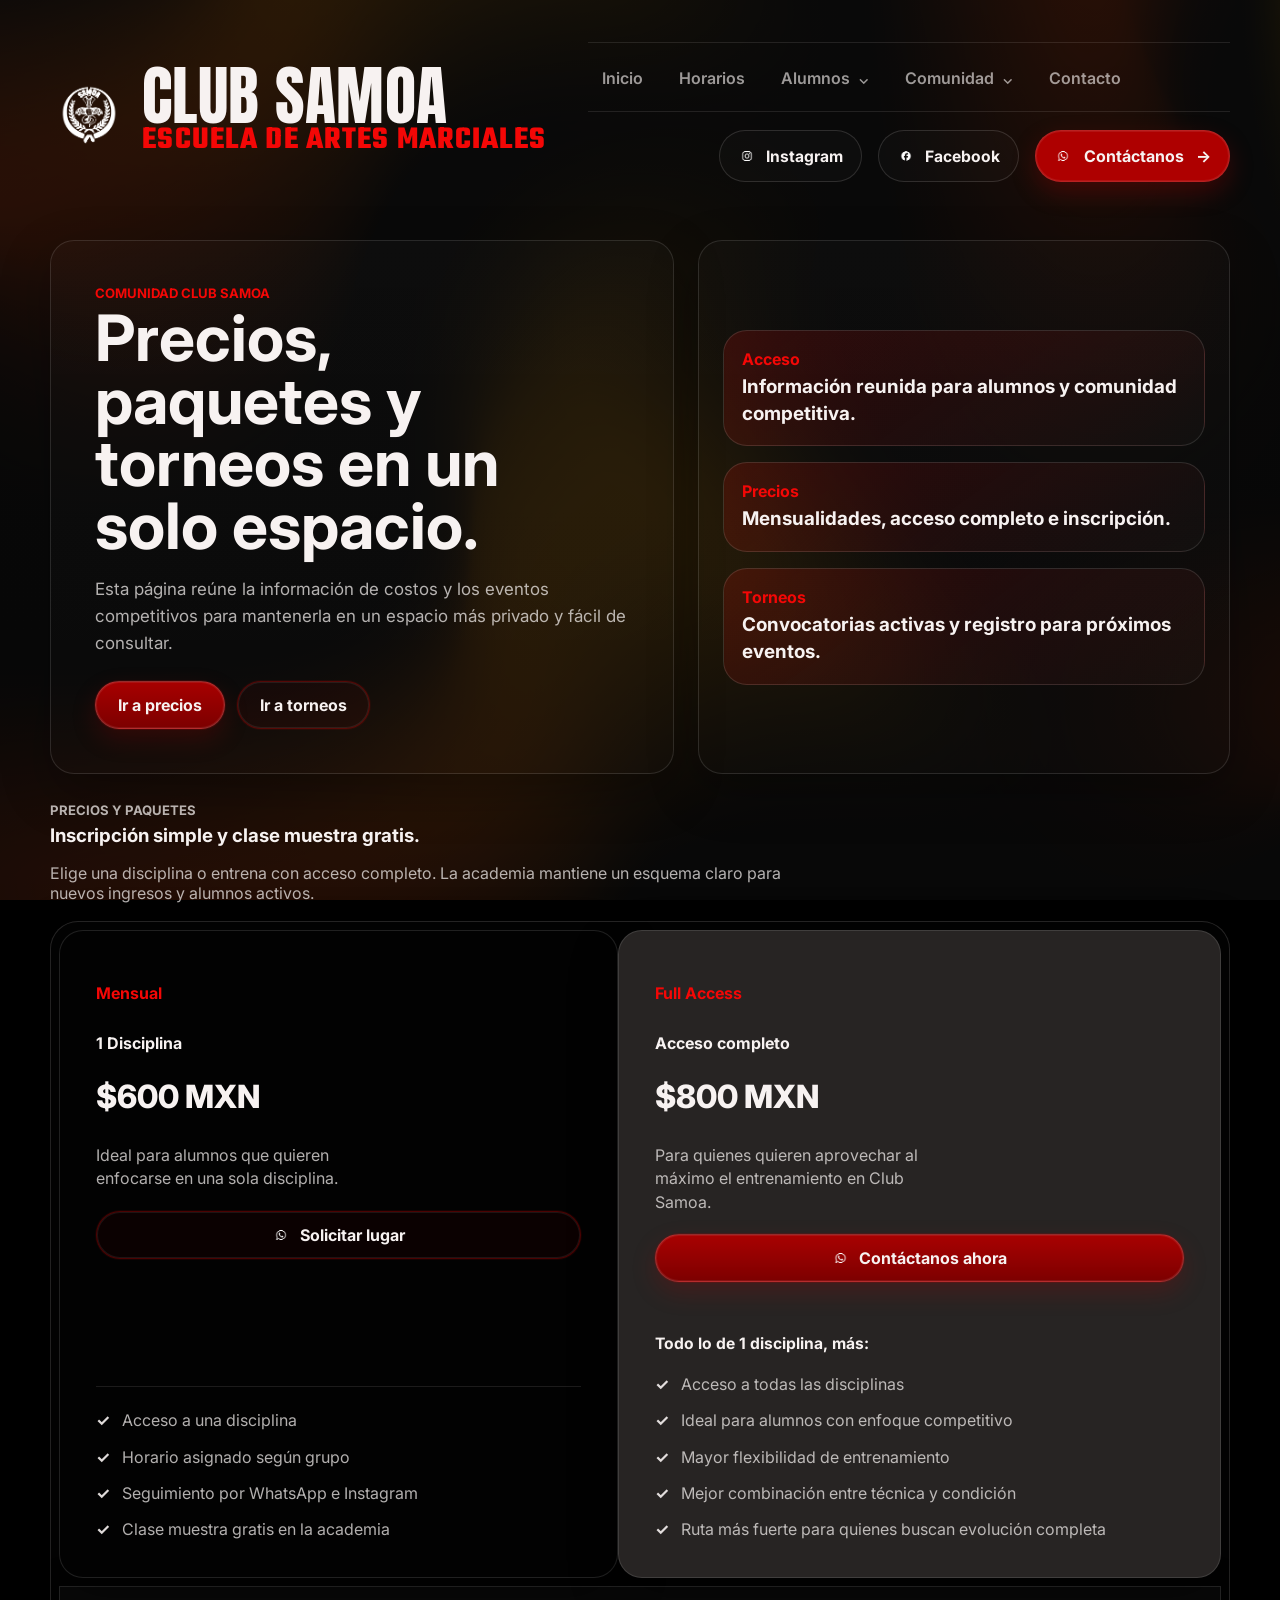
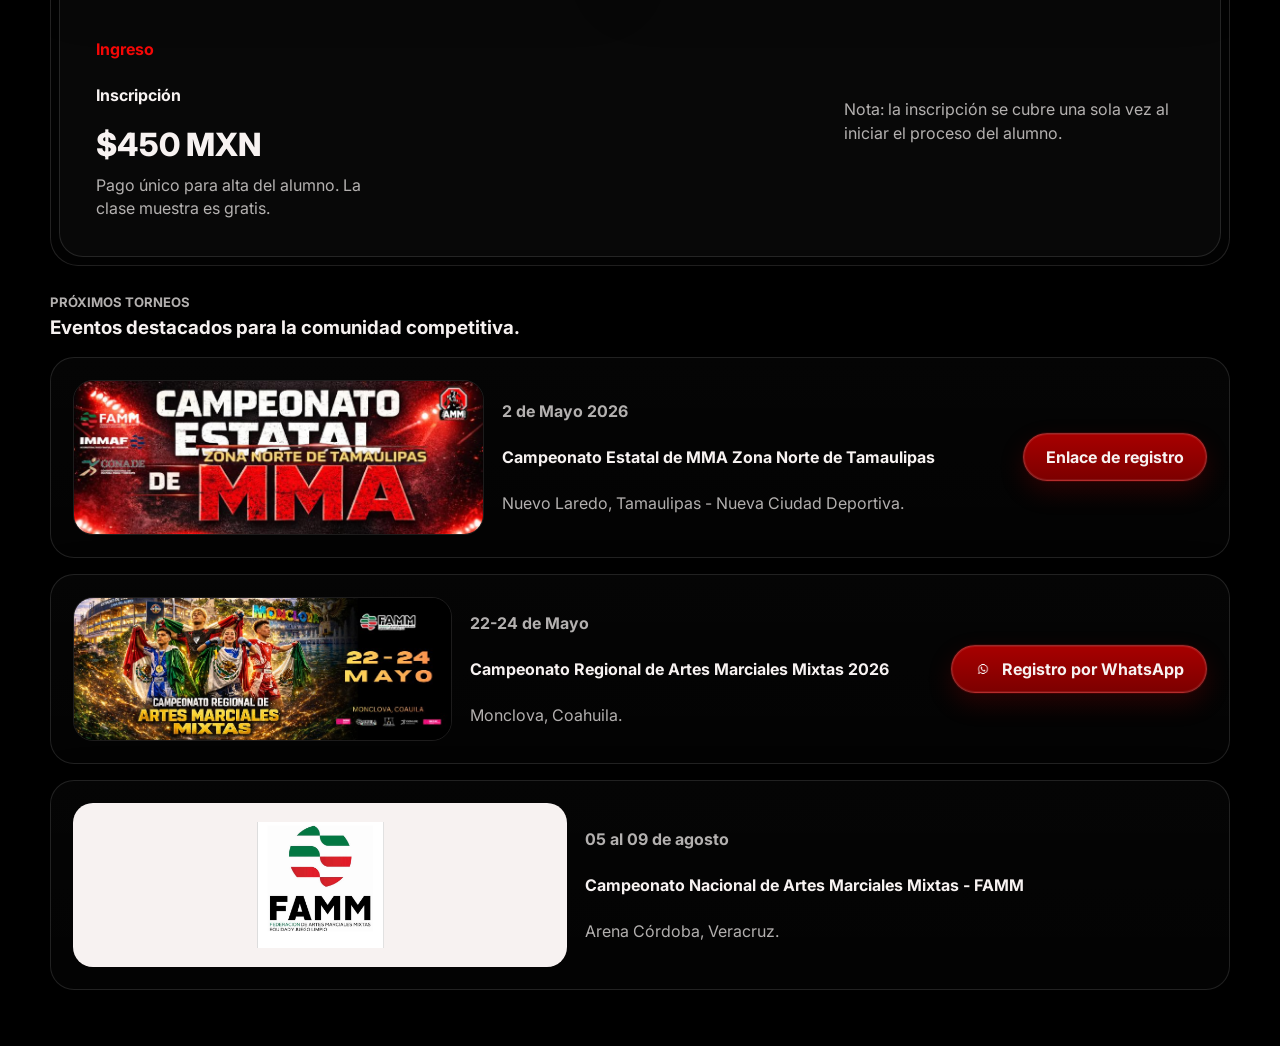
==== commit c0432871: "Style changes" ====
--- a/community.html
+++ b/community.html
@@ -11,7 +11,7 @@
     <link rel="preconnect" href="https://fonts.googleapis.com" />
     <link rel="preconnect" href="https://fonts.gstatic.com" crossorigin />
     <link
-      href="https://fonts.googleapis.com/css2?family=Inter:wght@400;500;600;700;800&family=Oswald:wght@600;700&family=Teko:wght@500;600&display=swap"
+      href="https://fonts.googleapis.com/css2?family=Anton&family=Inter:wght@400;500;600;700;800&family=Oswald:wght@600;700&family=Teko:wght@500;600;700&display=swap"
       rel="stylesheet"
     />
     <link rel="icon" type="image/png" href="./images/logo-black.png" />
--- a/styles.css
+++ b/styles.css
@@ -32,7 +32,7 @@
   min-height: 100vh;
   background:
     linear-gradient(180deg, rgba(0, 0, 0, 0.72), rgba(0, 0, 0, 0.84)),
-    url("./images/back.jpeg") center top / cover fixed,
+    url("./images/back2.png") center top / cover fixed,
     #000000;
   color: var(--text);
 }
@@ -110,19 +110,22 @@
   margin: 0;
   color: var(--brand);
   font-family: "Teko", sans-serif;
-  font-size: 1.55rem;
-  font-weight: 600;
-  line-height: 0.9;
+  font-size: 2rem;
+  font-weight: 700;
+  line-height: 0.88;
   letter-spacing: 0.04em;
+  text-transform: uppercase;
 }
 
 .brand-title {
   margin: 0;
   color: var(--surface);
-  font-family: "Oswald", sans-serif;
-  font-size: 3rem;
-  font-weight: 700;
-  line-height: 0.92;
+  font-family: "Anton", "Oswald", sans-serif;
+  font-size: 4rem;
+  font-weight: 400;
+  line-height: 0.86;
+  letter-spacing: 0.005em;
+  text-transform: uppercase;
 }
 
 .eyebrow {
@@ -601,6 +604,13 @@
   border-radius: 24px;
 }
 
+.hero-logo-wrap:has(.hero-photo) {
+  padding: 0;
+  border: 0;
+  background: transparent;
+  border-radius: 0;
+}
+
 .hero-logo {
   width: min(100%, 280px);
   aspect-ratio: 1;
@@ -614,7 +624,7 @@
   height: min(100%, 520px);
   aspect-ratio: 4 / 5;
   object-fit: cover;
-  border-radius: 20px;
+  border-radius: 0;
 }
 
 .hero-stat {
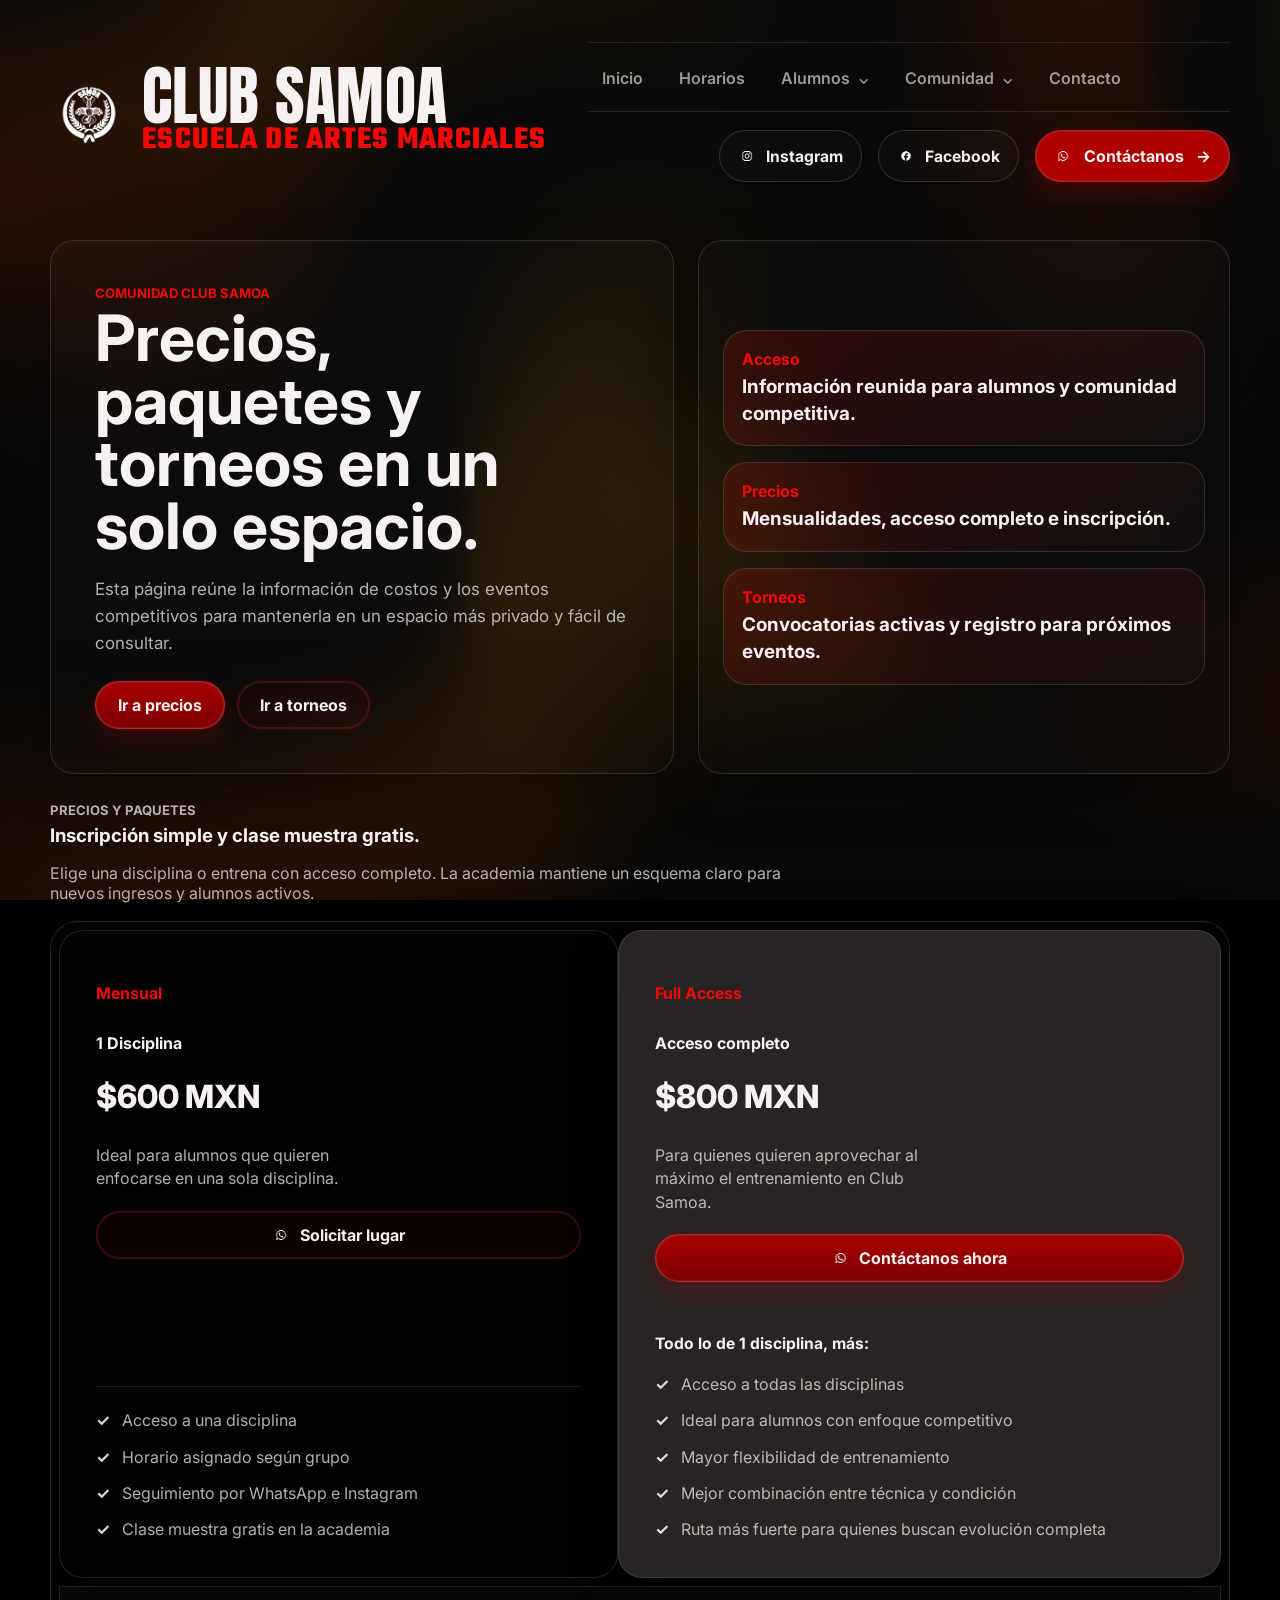
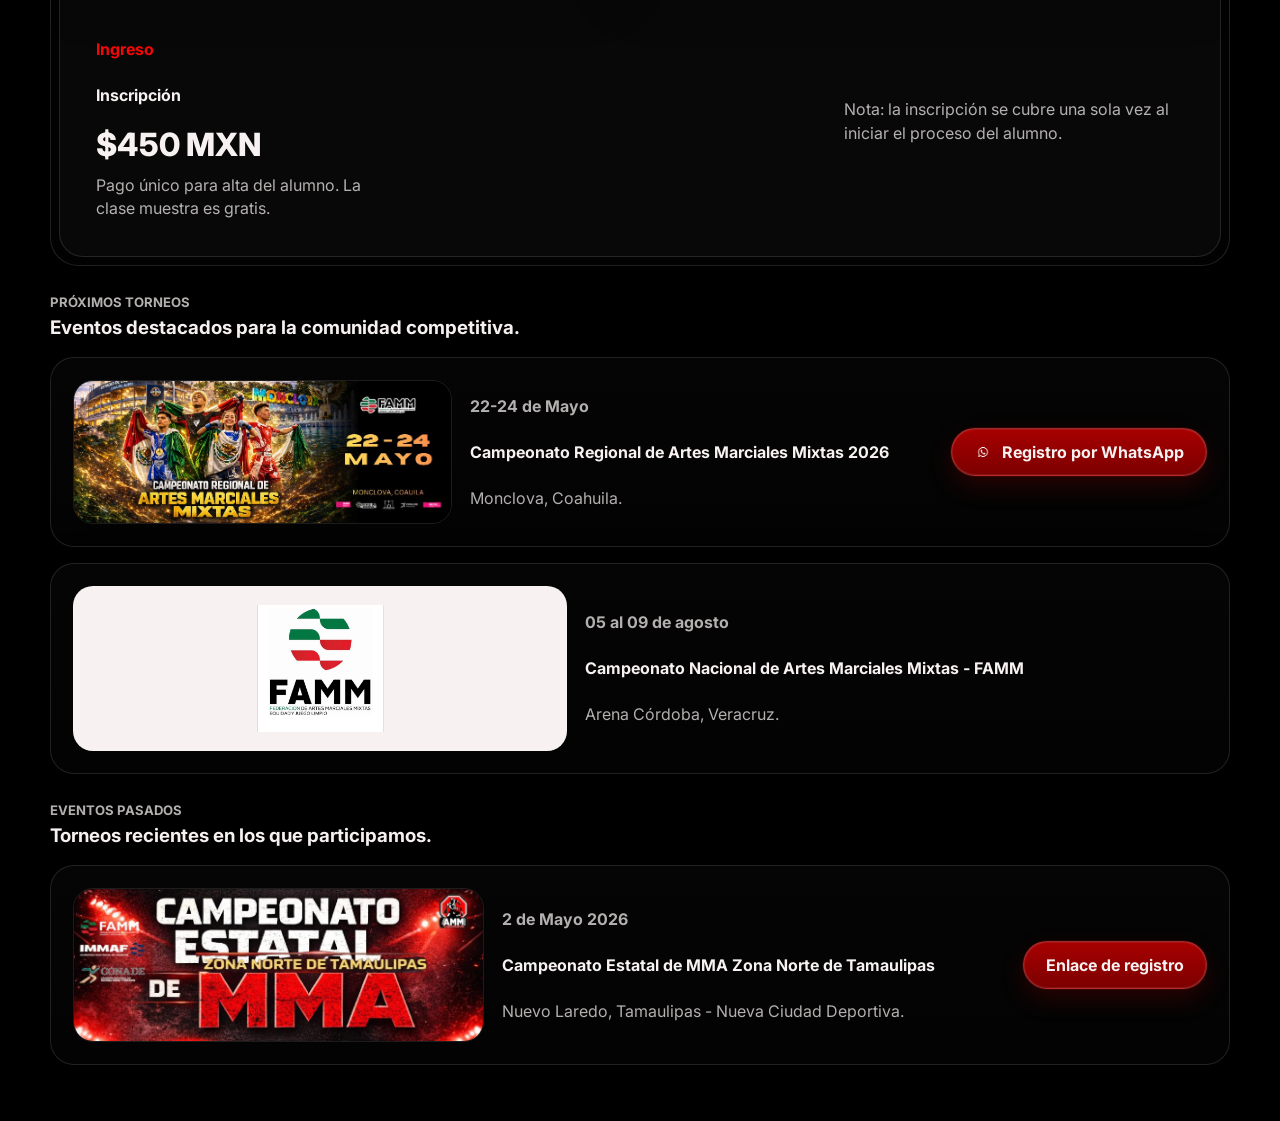
==== commit e98cdc83: "New section Past tournaments" ====
--- a/community.html
+++ b/community.html
@@ -197,26 +197,6 @@
             <article class="event-card featured-event-card">
               <img
                 class="event-poster"
-                src="./images/estatal-znorte2026.jpeg"
-                alt="Poster del Campeonato Estatal de MMA Zona Norte de Tamaulipas"
-              />
-              <div class="event-copy">
-                <p class="event-date">2 de Mayo 2026</p>
-                <h4>Campeonato Estatal de MMA Zona Norte de Tamaulipas</h4>
-                <p>Nuevo Laredo, Tamaulipas - Nueva Ciudad Deportiva.</p>
-              </div>
-              <a
-                class="button button-primary"
-                href="https://famm.smoothcomp.com/en/event/31781"
-                target="_blank"
-                rel="noreferrer"
-              >
-                Enlace de registro
-              </a>
-            </article>
-            <article class="event-card featured-event-card">
-              <img
-                class="event-poster"
                 src="./images/regional2026.jpg"
                 alt="Poster del Campeonato Regional de Artes Marciales Mixtas 2026"
               />
@@ -248,6 +228,35 @@
             </article>
           </div>
         </section>
+
+        <section class="section-stack" id="eventos-pasados">
+          <div class="section-heading">
+            <p class="eyebrow">Eventos pasados</p>
+            <h3>Torneos recientes en los que participamos.</h3>
+          </div>
+          <div class="events-list">
+            <article class="event-card featured-event-card">
+              <img
+                class="event-poster"
+                src="./images/estatal-znorte2026.jpeg"
+                alt="Poster del Campeonato Estatal de MMA Zona Norte de Tamaulipas"
+              />
+              <div class="event-copy">
+                <p class="event-date">2 de Mayo 2026</p>
+                <h4>Campeonato Estatal de MMA Zona Norte de Tamaulipas</h4>
+                <p>Nuevo Laredo, Tamaulipas - Nueva Ciudad Deportiva.</p>
+              </div>
+              <a
+                class="button button-primary"
+                href="https://famm.smoothcomp.com/en/event/31781"
+                target="_blank"
+                rel="noreferrer"
+              >
+                Enlace de registro
+              </a>
+            </article>
+          </div>
+        </section>
       </main>
     </div>
 
--- a/styles.css
+++ b/styles.css
@@ -604,13 +604,6 @@
   border-radius: 24px;
 }
 
-.hero-logo-wrap:has(.hero-photo) {
-  padding: 0;
-  border: 0;
-  background: transparent;
-  border-radius: 0;
-}
-
 .hero-logo {
   width: min(100%, 280px);
   aspect-ratio: 1;
@@ -624,7 +617,7 @@
   height: min(100%, 520px);
   aspect-ratio: 4 / 5;
   object-fit: cover;
-  border-radius: 0;
+  border-radius: 20px;
 }
 
 .hero-stat {
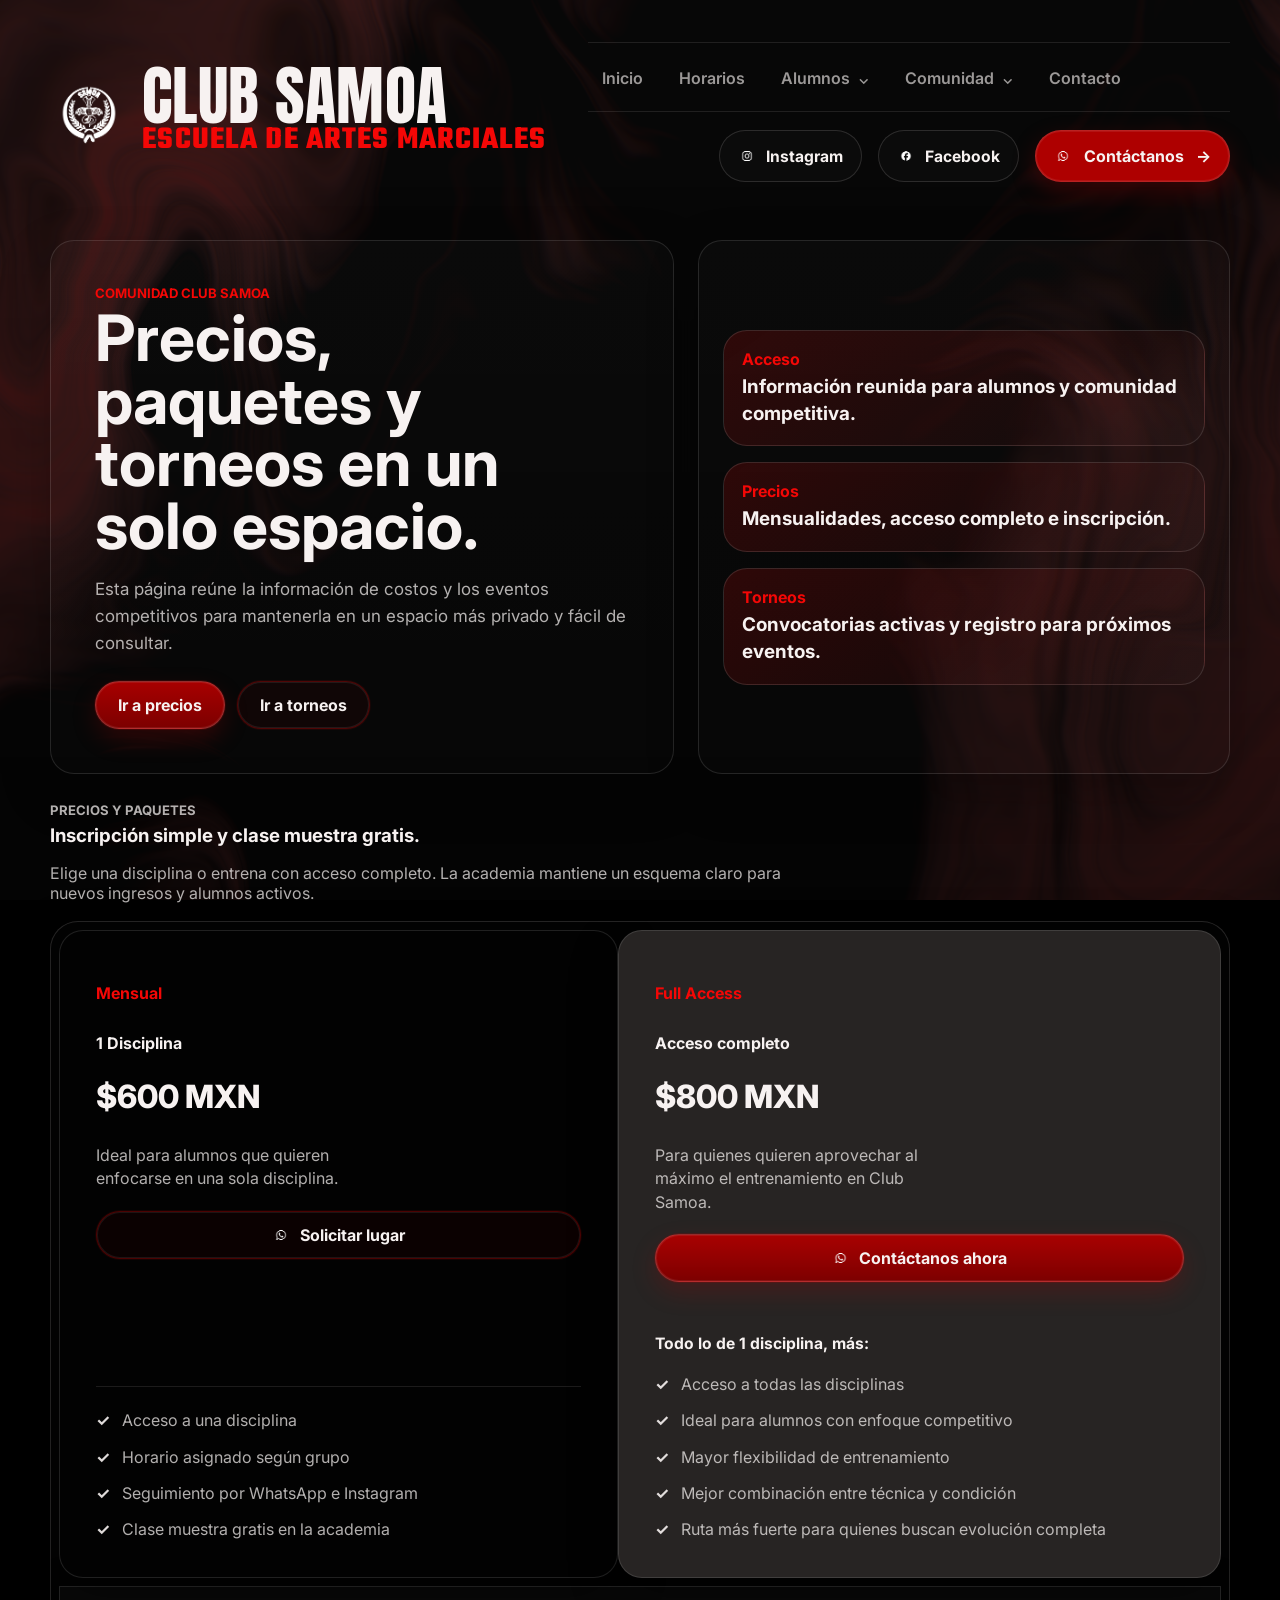
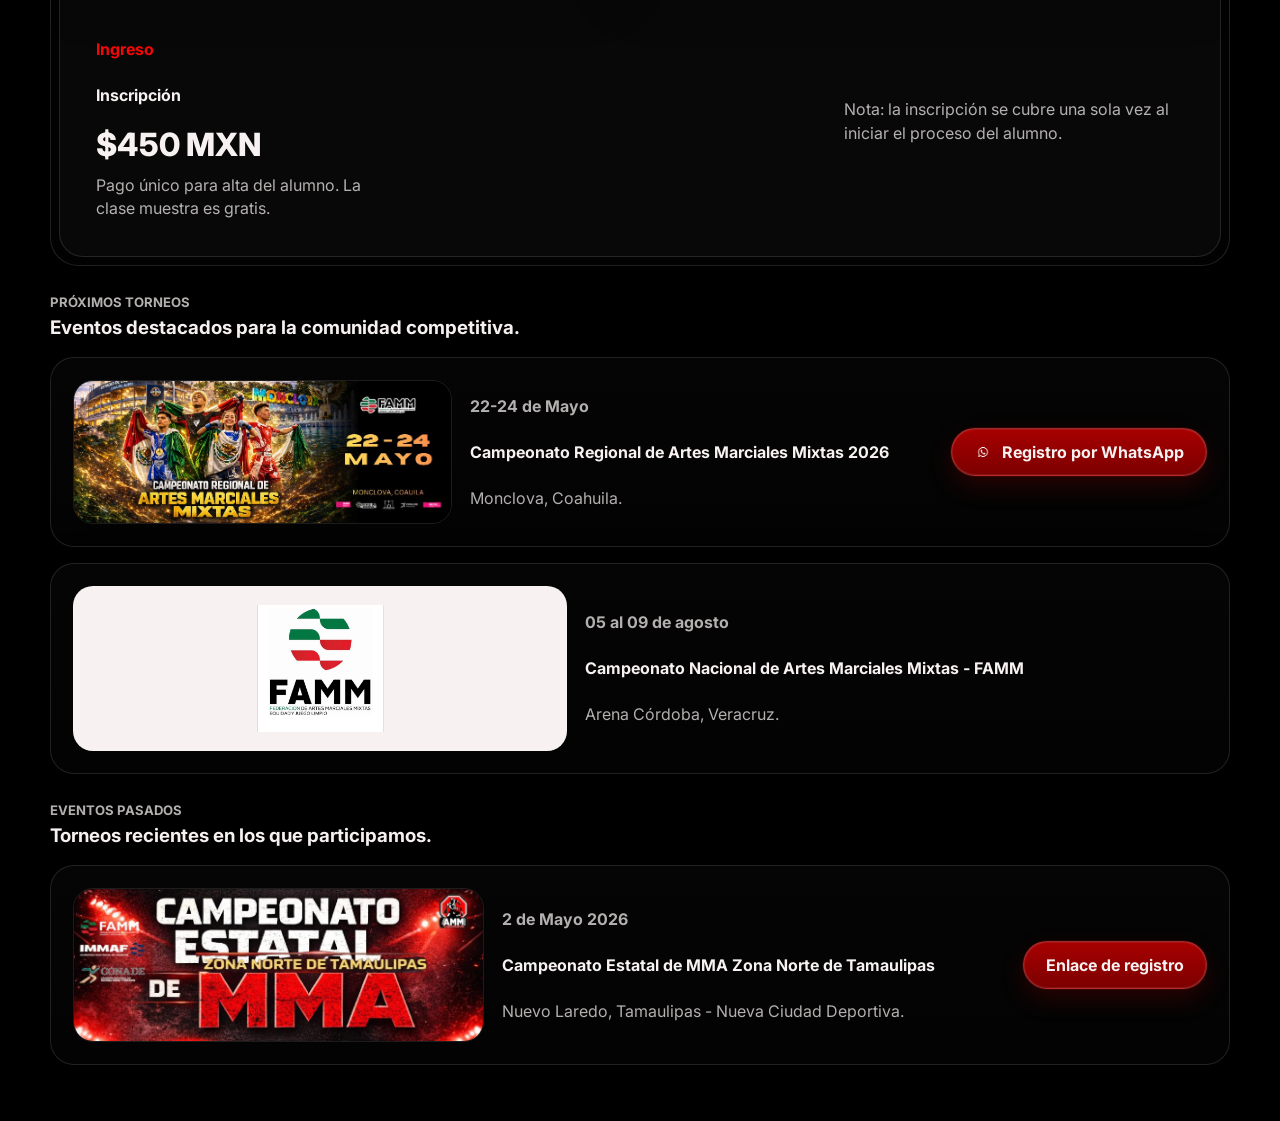
==== commit 236d0bb4: "Add animated WebGL smoke background - Port the spooky-smoke shader from the React component to vanil" ====
--- a/community.html
+++ b/community.html
@@ -260,6 +260,7 @@
       </main>
     </div>
 
+    <script src="./smoke-background.js"></script>
     <script src="./script.js"></script>
   </body>
 </html>
--- a/styles.css
+++ b/styles.css
@@ -30,11 +30,32 @@
   margin: 0;
   font-family: "Inter", sans-serif;
   min-height: 100vh;
-  background:
-    linear-gradient(180deg, rgba(0, 0, 0, 0.72), rgba(0, 0, 0, 0.84)),
-    url("./images/back2.png") center top / cover fixed,
-    #000000;
+  /* Solid fallback — sits behind #smoke-bg-canvas (z-index:-2) and
+     ::before darkening overlay (z-index:-1). */
+  background: #000000;
   color: var(--text);
+  position: relative;
+}
+
+/* Animated WebGL smoke canvas, mounted by smoke-background.js */
+#smoke-bg-canvas {
+  position: fixed;
+  inset: 0;
+  width: 100%;
+  height: 100%;
+  z-index: -2;
+  pointer-events: none;
+  display: block;
+}
+
+/* Darkening overlay above the canvas so foreground text stays readable. */
+body::before {
+  content: "";
+  position: fixed;
+  inset: 0;
+  z-index: -1;
+  pointer-events: none;
+  background: linear-gradient(180deg, rgba(0, 0, 0, 0.62), rgba(0, 0, 0, 0.78));
 }
 
 a {
